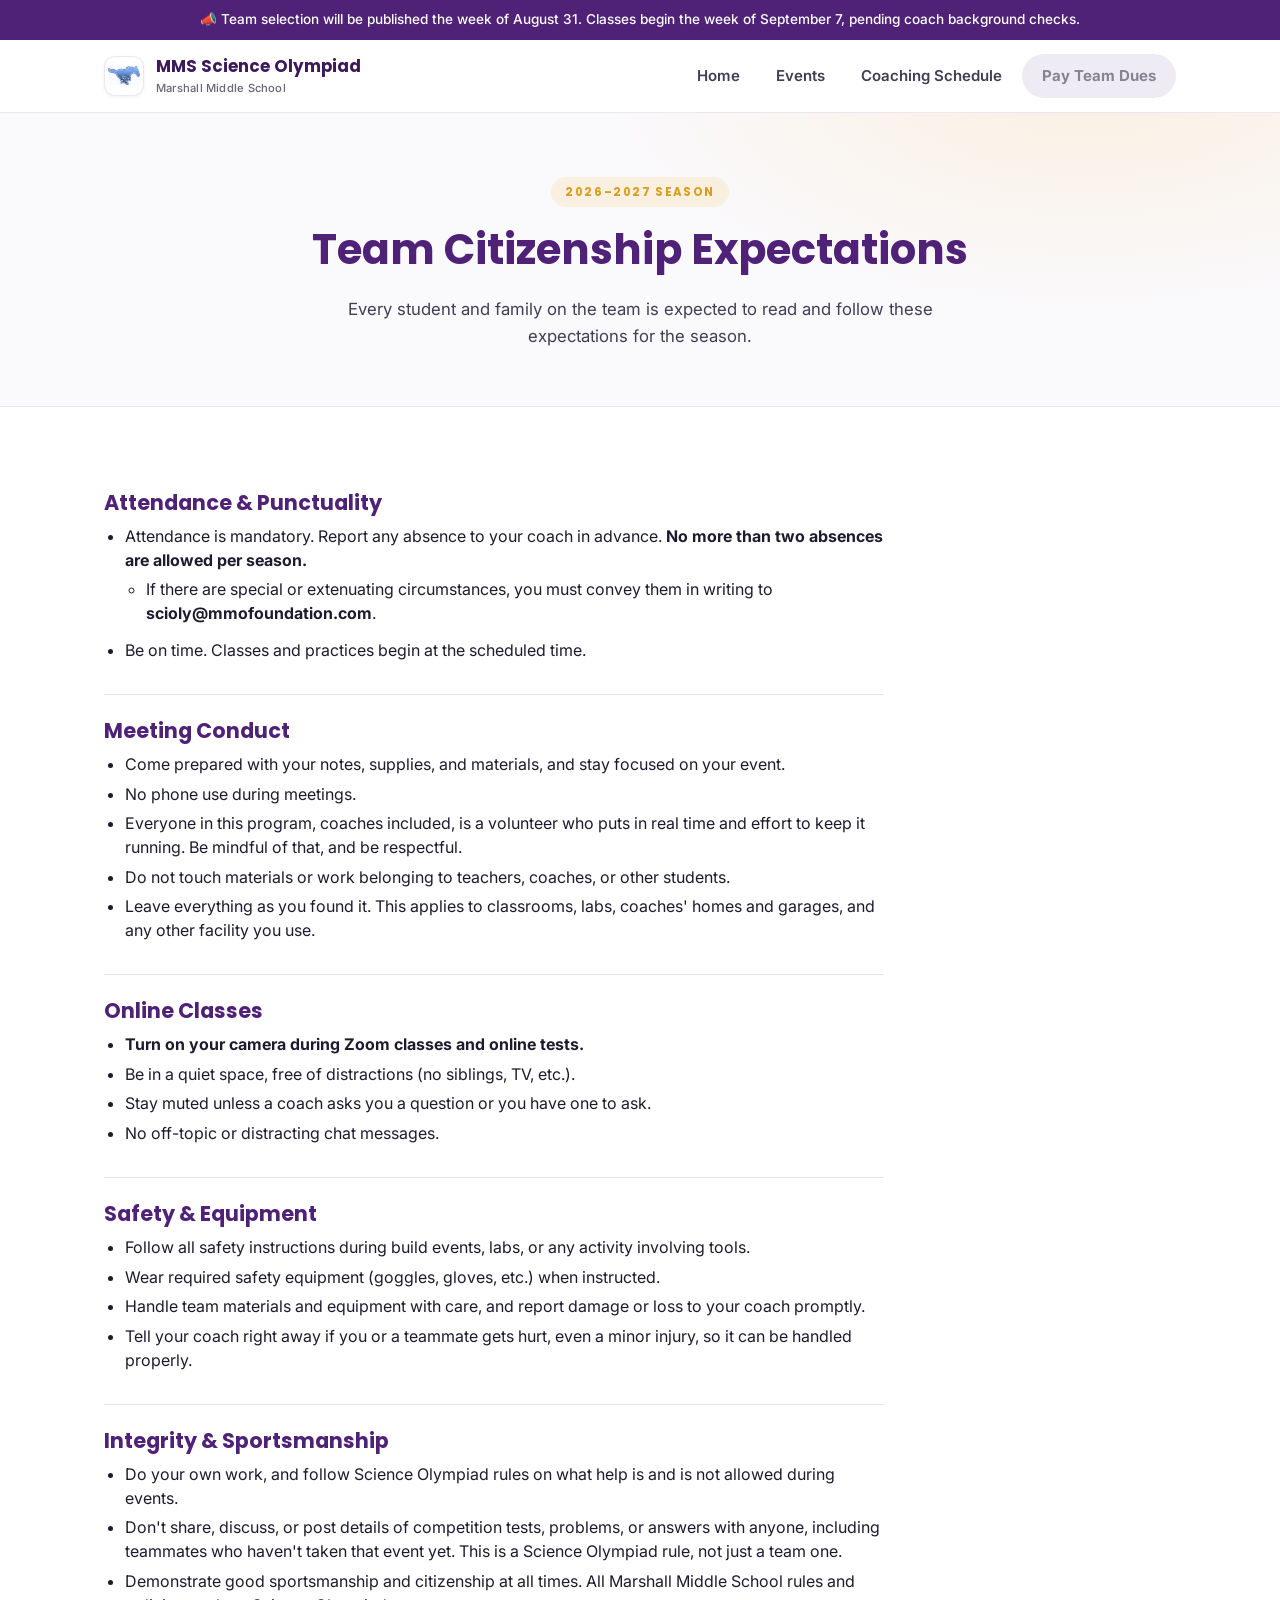
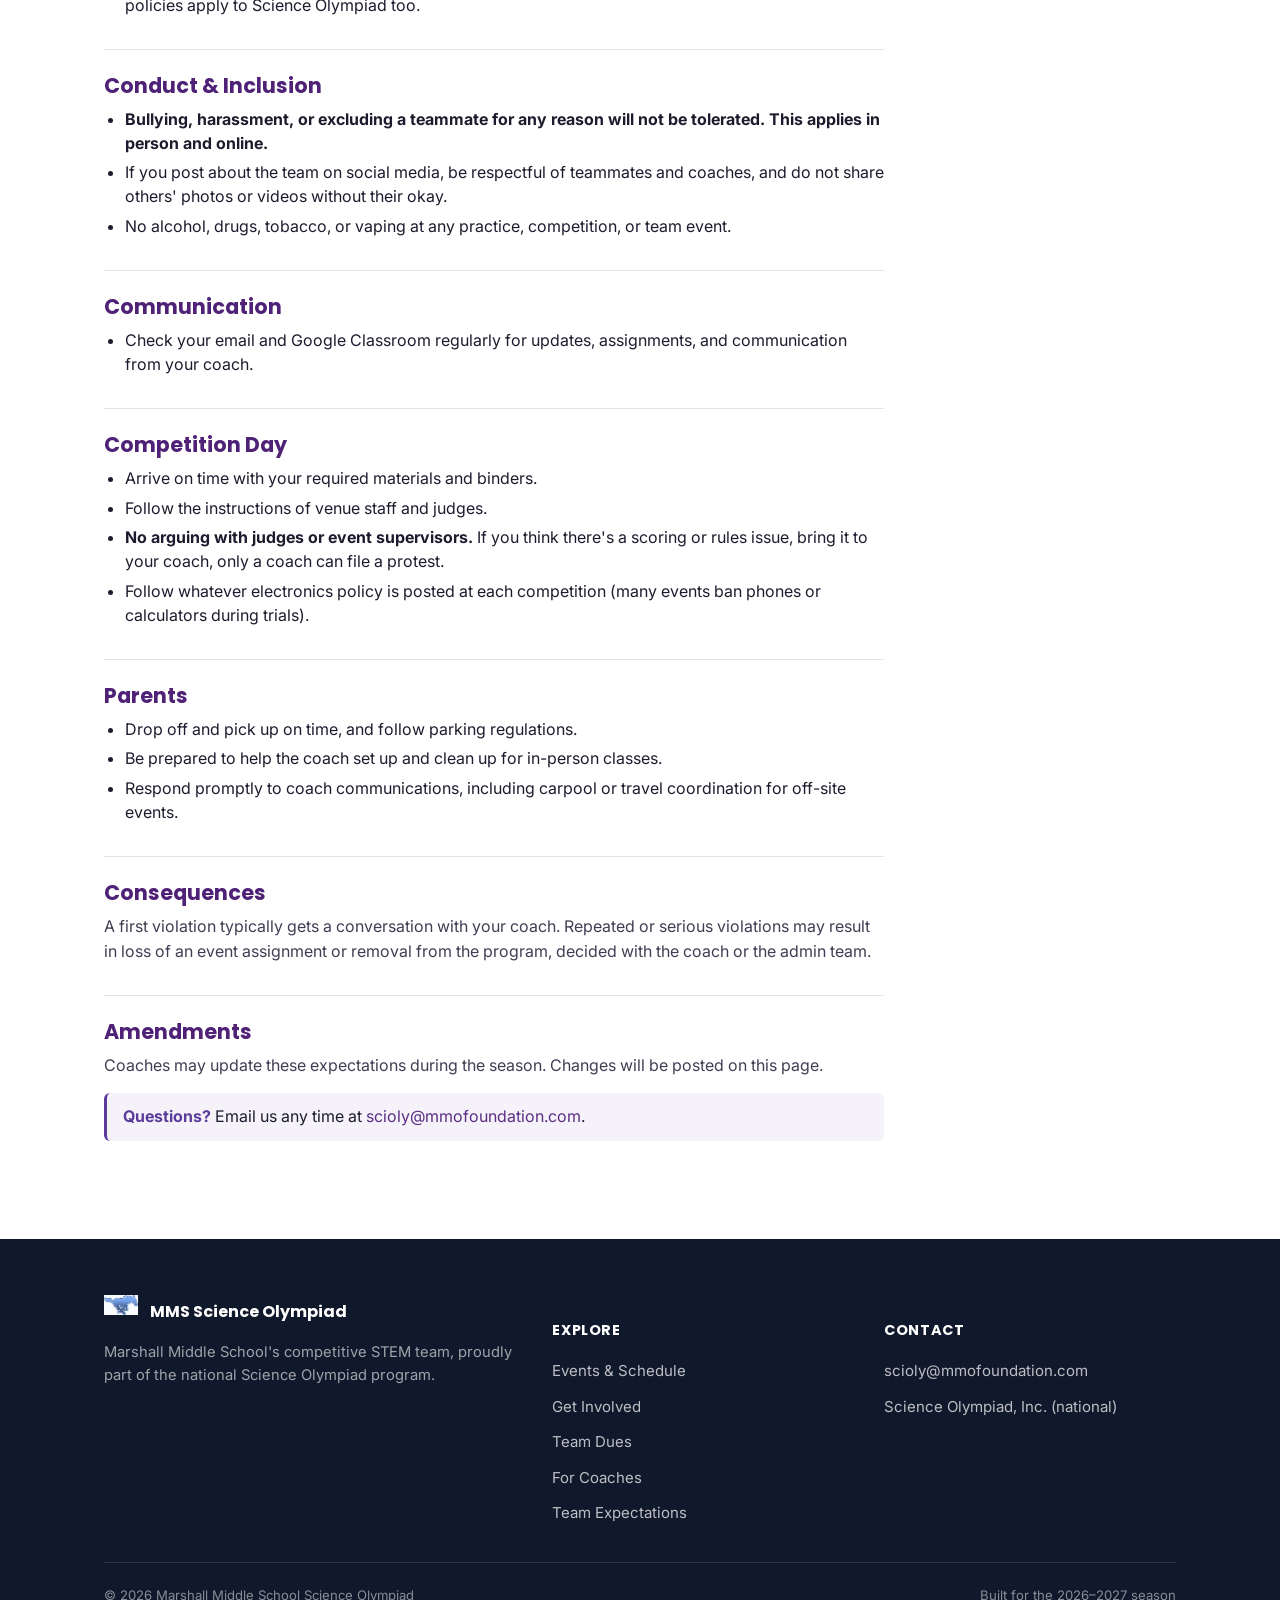
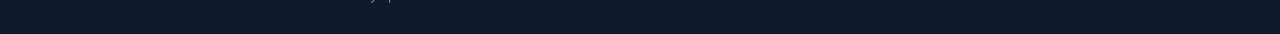
==== citizenship.html @ 0b9f3ae9 "Citizenship" ====
<!DOCTYPE html>
<html lang="en">
<head>
<meta charset="UTF-8" />
<meta name="viewport" content="width=device-width, initial-scale=1.0" />
<title>Team Citizenship Expectations — MMS Science Olympiad</title>
<meta name="description" content="Team Citizenship Expectations for Marshall Middle School Science Olympiad, 2026-2027 season." />
<link rel="icon" href="assets/favicon.png" type="image/png" />
<script>document.documentElement.className += " js";</script>
<link rel="stylesheet" href="assets/style.css" />
<style>
  /* Compact single-column layout, matching rules.html */
  .rules-wrap { max-width: 780px; }
  .rules-wrap h2 { font-size: 1.3rem; margin: 2rem 0 .5rem; padding-top: 1.5rem; border-top: 1px solid rgba(0,0,0,0.1); }
  .rules-wrap h2:first-child { margin-top: 0; padding-top: 0; border-top: none; }
  .rules-wrap h3 { font-size: 1.02rem; margin: 1.1rem 0 .3rem; }
  .rules-wrap p { margin: .5rem 0; line-height: 1.55; }
  .rules-wrap ul, .rules-wrap ol { margin: .5rem 0 .8rem; padding-left: 1.3rem; }
  .rules-wrap li { margin-bottom: .35rem; line-height: 1.5; }
  .rules-wrap li ul { margin-top: .35rem; }
  .callout { border-left: 3px solid #5B3A9B; background: rgba(91,58,155,0.06); padding: .7rem 1rem; border-radius: 6px; margin: .9rem 0; }
  .callout strong { color: #5B3A9B; }
  .rules-final { margin-top: 1.25rem; opacity: .85; }
</style>
</head>
<body>
<a class="skip-link" href="#main">Skip to content</a>

<div class="topbar">
<div class="container">
<span>📣 Team selection will be published the week of August 31. Classes begin the week of September 7, pending coach background checks.</span>
</div>
</div>

<header class="nav">
<div class="container">
<a class="brand" href="index.html">
<span class="mark">
<img src="assets/logo-mustang.png" alt="Marshall Mustangs logo" />
</span>
<span>MMS Science Olympiad<small>Marshall Middle School</small></span>
</a>
<nav aria-label="Primary">
<ul class="nav-links">
<li><a href="index.html">Home</a></li>
<li><a href="events.html">Events</a></li>
<li><a href="schedule.html">Coaching Schedule</a></li>
<li><a class="nav-cta is-disabled" aria-disabled="true">Pay Team Dues</a></li>
</ul>
</nav>
<button class="nav-toggle" aria-label="Toggle menu" aria-expanded="false">
<svg viewBox="0 0 24 24" fill="none" xmlns="http://www.w3.org/2000/svg"><path d="M3 6h18M3 12h18M3 18h18" stroke="currentColor" stroke-width="2" stroke-linecap="round"/></svg>
</button>
</div>
</header>

<main id="main">

<section class="page-hero">
<div class="container">
<div class="eyebrow">2026–2027 Season</div>
<h1>Team Citizenship Expectations</h1>
<p>Every student and family on the team is expected to read and follow these expectations for the season.</p>
</div>
</section>

<section class="reveal">
<div class="container">
<div class="rules-wrap">

<h2>Attendance &amp; Punctuality</h2>
<ul>
<li>Attendance is mandatory. Report any absence to your coach in advance. <strong>No more than two absences are allowed per season.</strong>
<ul>
<li>If there are special or extenuating circumstances, you must convey them in writing to <strong>scioly@mmofoundation.com</strong>.</li>
</ul>
</li>
<li>Be on time. Classes and practices begin at the scheduled time.</li>
</ul>

<h2>Meeting Conduct</h2>
<ul>
<li>Come prepared with your notes, supplies, and materials, and stay focused on your event.</li>
<li>No phone use during meetings.</li>
<li>Everyone in this program, coaches included, is a volunteer who puts in real time and effort to keep it running. Be mindful of that, and be respectful.</li>
<li>Do not touch materials or work belonging to teachers, coaches, or other students.</li>
<li>Leave everything as you found it. This applies to classrooms, labs, coaches' homes and garages, and any other facility you use.</li>
</ul>

<h2>Online Classes</h2>
<ul>
<li><strong>Turn on your camera during Zoom classes and online tests.</strong></li>
<li>Be in a quiet space, free of distractions (no siblings, TV, etc.).</li>
<li>Stay muted unless a coach asks you a question or you have one to ask.</li>
<li>No off-topic or distracting chat messages.</li>
</ul>

<h2>Safety &amp; Equipment</h2>
<ul>
<li>Follow all safety instructions during build events, labs, or any activity involving tools.</li>
<li>Wear required safety equipment (goggles, gloves, etc.) when instructed.</li>
<li>Handle team materials and equipment with care, and report damage or loss to your coach promptly.</li>
<li>Tell your coach right away if you or a teammate gets hurt, even a minor injury, so it can be handled properly.</li>
</ul>

<h2>Integrity &amp; Sportsmanship</h2>
<ul>
<li>Do your own work, and follow Science Olympiad rules on what help is and is not allowed during events.</li>
<li>Don't share, discuss, or post details of competition tests, problems, or answers with anyone, including teammates who haven't taken that event yet. This is a Science Olympiad rule, not just a team one.</li>
<li>Demonstrate good sportsmanship and citizenship at all times. All Marshall Middle School rules and policies apply to Science Olympiad too.</li>
</ul>

<h2>Conduct &amp; Inclusion</h2>
<ul>
<li><strong>Bullying, harassment, or excluding a teammate for any reason will not be tolerated. This applies in person and online.</strong></li>
<li>If you post about the team on social media, be respectful of teammates and coaches, and do not share others' photos or videos without their okay.</li>
<li>No alcohol, drugs, tobacco, or vaping at any practice, competition, or team event.</li>
</ul>

<h2>Communication</h2>
<ul>
<li>Check your email and Google Classroom regularly for updates, assignments, and communication from your coach.</li>
</ul>

<h2>Competition Day</h2>
<ul>
<li>Arrive on time with your required materials and binders.</li>
<li>Follow the instructions of venue staff and judges.</li>
<li><strong>No arguing with judges or event supervisors.</strong> If you think there's a scoring or rules issue, bring it to your coach, only a coach can file a protest.</li>
<li>Follow whatever electronics policy is posted at each competition (many events ban phones or calculators during trials).</li>
</ul>

<h2>Parents</h2>
<ul>
<li>Drop off and pick up on time, and follow parking regulations.</li>
<li>Be prepared to help the coach set up and clean up for in-person classes.</li>
<li>Respond promptly to coach communications, including carpool or travel coordination for off-site events.</li>
</ul>

<h2>Consequences</h2>
<p>A first violation typically gets a conversation with your coach. Repeated or serious violations may result in loss of an event assignment or removal from the program, decided with the coach or the admin team.</p>

<h2>Amendments</h2>
<p>Coaches may update these expectations during the season. Changes will be posted on this page.</p>

<div class="callout">
<strong>Questions?</strong> Email us any time at <a href="mailto:scioly@mmofoundation.com">scioly@mmofoundation.com</a>.
</div>

</div>
</div>
</section>

</main>

<footer>
<div class="container">
<div class="footer-grid">
<div>
<div class="footer-brand">
<span class="mark" style="width:34px;height:34px;">
<img src="assets/logo-mustang.png" alt="Marshall Mustangs logo" />
</span>
MMS Science Olympiad
</div>
<p>Marshall Middle School's competitive STEM team, proudly part of the national Science Olympiad program.</p>
</div>
<div>
<h5>Explore</h5>
<ul>
<li><a href="events.html">Events &amp; Schedule</a></li>
<li><a href="get-involved.html">Get Involved</a></li>
<li><a href="team-dues.html">Team Dues</a></li>
<li><a href="coaches.html">For Coaches</a></li>
<li><a href="citizenship.html">Team Expectations</a></li>
</ul>
</div>
<div>
<h5>Contact</h5>
<ul>
<li><a href="mailto:scioly@mmofoundation.com">scioly@mmofoundation.com</a></li>
<li><a href="https://www.soinc.org/" target="_blank" rel="noopener">Science Olympiad, Inc. (national)</a></li>
</ul>
</div>
</div>
<div class="footer-bottom">
<span>© <span id="year"></span> Marshall Middle School Science Olympiad</span>
<span>Built for the 2026–2027 season</span>
</div>
</div>
</footer>

<script src="assets/main.js"></script>
</body>
</html>
---- assets/style.css ----
/* ===========================================================
   MMS Science Olympiad — shared stylesheet
   =========================================================== */

@import url('https://fonts.googleapis.com/css2?family=Poppins:wght@600;700;800&family=Inter:wght@400;500;600;700&display=swap');

:root {
  --purple-900: #3d1a5b;
  --purple-800: #4f2277;
  --purple-700: #5b2c83;
  --purple-600: #6f3b9e;
  --purple-500: #8a52bd;
  --purple-100: #f1e9f8;
  --purple-50:  #faf7fc;

  --navy-900: #10182b;
  --navy-800: #16213e;
  --navy-700: #1b2a4a;

  --gold-500: #f0b93d;
  --gold-600: #d99e1f;

  --ink-900: #1f1b2e;
  --ink-700: #423d54;
  --ink-500: #6b6478;
  --ink-300: #a29cb0;

  --bg: #ffffff;
  --bg-soft: #faf9fc;
  --border: #ece6f2;

  --shadow-sm: 0 1px 3px rgba(61, 26, 91, 0.08);
  --shadow-md: 0 8px 24px rgba(61, 26, 91, 0.10);
  --shadow-lg: 0 20px 48px rgba(61, 26, 91, 0.16);

  --radius-sm: 10px;
  --radius-md: 16px;
  --radius-lg: 24px;

  --maxw: 1120px;
}

* { box-sizing: border-box; }
html { scroll-behavior: smooth; }

body {
  margin: 0;
  font-family: 'Inter', system-ui, -apple-system, sans-serif;
  color: var(--ink-900);
  background: var(--bg);
  -webkit-font-smoothing: antialiased;
  line-height: 1.6;
}

h1, h2, h3, h4 {
  font-family: 'Poppins', 'Inter', sans-serif;
  color: var(--purple-800);
  line-height: 1.2;
  margin: 0 0 0.5em;
}

p { margin: 0 0 1em; color: var(--ink-700); }

a { color: var(--purple-700); text-decoration: none; }
a:hover { color: var(--purple-900); }

img { max-width: 100%; display: block; }

.container {
  max-width: var(--maxw);
  margin: 0 auto;
  padding: 0 24px;
}

.eyebrow {
  display: inline-flex;
  align-items: center;
  gap: 8px;
  font-family: 'Poppins', sans-serif;
  font-weight: 700;
  font-size: 0.72rem;
  letter-spacing: 0.14em;
  text-transform: uppercase;
  color: var(--gold-600);
  background: rgba(240, 185, 61, 0.14);
  padding: 6px 14px;
  border-radius: 999px;
  margin-bottom: 18px;
}

/* ---------------- Skip link ---------------- */
.skip-link {
  position: absolute;
  left: -9999px;
  top: 0;
  background: var(--purple-800);
  color: #fff;
  padding: 12px 20px;
  z-index: 1000;
  border-radius: 0 0 8px 0;
}
.skip-link:focus { left: 0; }

/* ---------------- Top bar ---------------- */
.topbar {
  background: var(--purple-800);
  color: #fff;
  font-size: 0.85rem;
  font-weight: 500;
}
.topbar .container {
  display: flex;
  align-items: center;
  justify-content: center;
  gap: 8px;
  padding: 9px 24px;
  text-align: center;
  flex-wrap: wrap;
}
.topbar a { color: var(--gold-500); font-weight: 700; }
.topbar a:hover { color: #fff; }

/* ---------------- Navigation ---------------- */
.nav {
  position: sticky;
  top: 0;
  z-index: 100;
  background: rgba(255, 255, 255, 0.92);
  backdrop-filter: saturate(180%) blur(10px);
  border-bottom: 1px solid var(--border);
}
.nav .container {
  display: flex;
  align-items: center;
  justify-content: space-between;
  height: 72px;
}
.brand {
  display: flex;
  align-items: center;
  gap: 12px;
  font-family: 'Poppins', sans-serif;
  font-weight: 700;
  font-size: 1.05rem;
  color: var(--purple-900);
}
.brand .mark {
  width: 40px;
  height: 40px;
  border-radius: 11px;
  background: #ffffff;
  border: 1px solid var(--border);
  box-shadow: var(--shadow-sm);
  display: flex;
  align-items: center;
  justify-content: center;
  color: var(--gold-500);
  flex-shrink: 0;
  overflow: hidden;
  padding: 3px;
}
.brand .mark svg { width: 22px; height: 22px; }
.brand .mark img { width: 100%; height: 100%; object-fit: contain; display: block; }
.brand small {
  display: block;
  font-family: 'Inter', sans-serif;
  font-weight: 500;
  font-size: 0.7rem;
  color: var(--ink-500);
  letter-spacing: 0.02em;
}

.nav-links {
  display: flex;
  align-items: center;
  gap: 4px;
  list-style: none;
  margin: 0;
  padding: 0;
}
.nav-links a {
  display: inline-block;
  padding: 10px 16px;
  border-radius: 999px;
  color: var(--ink-700);
  font-weight: 600;
  font-size: 0.94rem;
  transition: background 0.18s ease, color 0.18s ease;
}
.nav-links a:hover { background: var(--purple-100); color: var(--purple-800); }
.nav-links a.active { background: var(--purple-800); color: #fff; }

.nav-cta {
  background: var(--gold-500);
  color: var(--navy-900) !important;
  font-weight: 700 !important;
  padding: 10px 20px !important;
  box-shadow: var(--shadow-sm);
}
.nav-cta:hover { background: var(--gold-600); }
.nav-cta.is-disabled,
.nav-cta.is-disabled:hover {
  background: var(--border) !important;
  color: var(--ink-500) !important;
  box-shadow: none;
  opacity: .8;
  cursor: not-allowed;
  pointer-events: none;
}

.nav-toggle {
  display: none;
  background: none;
  border: none;
  cursor: pointer;
  padding: 8px;
  color: var(--purple-800);
}
.nav-toggle svg { width: 26px; height: 26px; }

/* ---------------- Buttons ---------------- */
.btn {
  display: inline-flex;
  align-items: center;
  justify-content: center;
  gap: 8px;
  font-family: 'Poppins', sans-serif;
  font-weight: 600;
  font-size: 0.96rem;
  padding: 14px 28px;
  border-radius: 999px;
  border: none;
  cursor: pointer;
  transition: transform 0.18s ease, box-shadow 0.18s ease, background 0.18s ease;
  white-space: nowrap;
}
.btn-primary {
  background: linear-gradient(135deg, var(--purple-600), var(--purple-800));
  color: #fff;
  box-shadow: var(--shadow-md);
}
.btn-primary:hover { transform: translateY(-2px); box-shadow: var(--shadow-lg); color: #fff; }
.btn-gold {
  background: var(--gold-500);
  color: var(--navy-900);
  box-shadow: var(--shadow-md);
}
.btn-gold:hover { transform: translateY(-2px); background: var(--gold-600); box-shadow: var(--shadow-lg); }
.btn-ghost {
  background: #fff;
  color: var(--purple-800);
  border: 1.5px solid var(--purple-200, var(--border));
  box-shadow: var(--shadow-sm);
}
.btn-ghost:hover { border-color: var(--purple-600); color: var(--purple-900); transform: translateY(-2px); }
.btn-block { width: 100%; }
.btn[disabled], .btn.is-disabled {
  opacity: 0.55;
  cursor: not-allowed;
  pointer-events: none;
}

/* ---------------- Hero ---------------- */
.hero {
  position: relative;
  overflow: hidden;
  background:
    radial-gradient(1100px 480px at 15% -10%, rgba(240, 185, 61, 0.16), transparent 60%),
    radial-gradient(900px 500px at 90% 0%, rgba(111, 59, 158, 0.18), transparent 55%),
    var(--bg-soft);
  padding: 96px 0 84px;
  text-align: center;
  border-bottom: 1px solid var(--border);
}
.hero h1 {
  font-size: clamp(2.2rem, 5vw, 3.6rem);
  font-weight: 800;
  max-width: 820px;
  margin: 0 auto 20px;
}
.hero h1 .accent { color: var(--gold-600); }
.hero p.lead {
  max-width: 600px;
  margin: 0 auto 34px;
  font-size: 1.15rem;
  color: var(--ink-700);
}
.hero-actions {
  display: flex;
  gap: 14px;
  justify-content: center;
  flex-wrap: wrap;
}
.hero-mail {
  margin-top: 34px;
  font-size: 0.92rem;
  color: var(--ink-500);
}
.hero-mail a { font-weight: 700; }

.page-hero {
  background:
    radial-gradient(900px 420px at 85% -10%, rgba(240, 185, 61, 0.14), transparent 55%),
    var(--bg-soft);
  padding: 64px 0 56px;
  text-align: center;
  border-bottom: 1px solid var(--border);
}
.page-hero h1 { font-size: clamp(1.9rem, 4vw, 2.6rem); }
.page-hero p { max-width: 620px; margin: 0 auto; font-size: 1.05rem; }

/* ---------------- Sections ---------------- */
section { padding: 84px 0; }
section.tight { padding: 56px 0; }
.section-head {
  text-align: center;
  max-width: 640px;
  margin: 0 auto 48px;
}
.section-head h2 { font-size: clamp(1.6rem, 3.4vw, 2.2rem); }
.bg-soft { background: var(--bg-soft); }

/* ---------------- Card grid (quick links) ---------------- */
.card-grid {
  display: grid;
  grid-template-columns: repeat(auto-fit, minmax(260px, 1fr));
  gap: 24px;
}
.card {
  background: #fff;
  border: 1px solid var(--border);
  border-radius: var(--radius-md);
  padding: 32px;
  box-shadow: var(--shadow-sm);
  transition: transform 0.22s ease, box-shadow 0.22s ease, border-color 0.22s ease;
  display: flex;
  flex-direction: column;
  height: 100%;
}
.card:hover { transform: translateY(-6px); box-shadow: var(--shadow-lg); border-color: var(--purple-500); }
.card .icon {
  width: 52px;
  height: 52px;
  border-radius: 14px;
  display: flex;
  align-items: center;
  justify-content: center;
  margin-bottom: 18px;
  color: #fff;
}
.card .icon svg { width: 26px; height: 26px; }
.card h3 { font-size: 1.15rem; margin-bottom: 8px; }
.card p { flex: 1; font-size: 0.95rem; }
.card .btn { margin-top: 18px; align-self: flex-start; }

.icon-purple { background: linear-gradient(135deg, var(--purple-600), var(--purple-900)); }
.icon-gold   { background: linear-gradient(135deg, #f7cd6c, var(--gold-600)); }
.icon-navy   { background: linear-gradient(135deg, #2c3e6b, var(--navy-900)); }

/* ---------------- Announcements ---------------- */
.announce-list { display: flex; flex-direction: column; gap: 18px; max-width: 760px; margin: 0 auto; }
.announce-item {
  background: #fff;
  border: 1px solid var(--border);
  border-left: 5px solid var(--gold-500);
  border-radius: var(--radius-sm);
  padding: 22px 26px;
  box-shadow: var(--shadow-sm);
  display: flex;
  gap: 16px;
  align-items: flex-start;
}
.announce-item .dot {
  width: 38px;
  height: 38px;
  border-radius: 10px;
  background: var(--purple-100);
  color: var(--purple-800);
  display: flex;
  align-items: center;
  justify-content: center;
  flex-shrink: 0;
}
.announce-item .dot svg { width: 20px; height: 20px; }
.announce-item h4 { margin: 0 0 6px; font-size: 1.02rem; color: var(--ink-900); }
.announce-item p { margin: 0; font-size: 0.94rem; }
.announce-item .tbd { color: var(--purple-700); font-weight: 600; }

/* ---------------- Event guide (navy panel) ---------------- */
.event-panel {
  background: linear-gradient(160deg, var(--navy-800), var(--navy-900));
  border-radius: var(--radius-lg);
  padding: 56px 40px 44px;
  color: #fff;
  text-align: center;
  position: relative;
  overflow: hidden;
}
.event-panel::before {
  content: "";
  position: absolute;
  inset: 0;
  background: radial-gradient(600px 300px at 90% 0%, rgba(139, 82, 189, 0.35), transparent 60%);
  pointer-events: none;
}
.event-panel .eyebrow { background: rgba(240, 185, 61, 0.18); }
.event-panel h2 { color: #fff; font-size: clamp(1.5rem, 3.2vw, 2.1rem); }
.event-panel > p { color: rgba(255,255,255,0.72); max-width: 560px; margin: 0 auto 12px; }

.legend { display: flex; gap: 20px; justify-content: center; margin: 22px 0 36px; flex-wrap: wrap; font-size: 0.86rem; color: rgba(255,255,255,0.85); }
.legend span { display: inline-flex; align-items: center; gap: 7px; }
.legend i { width: 10px; height: 10px; border-radius: 50%; display: inline-block; }

.event-columns {
  position: relative;
  background: #fff;
  border-radius: var(--radius-lg);
  padding: 36px 28px 28px;
  display: grid;
  grid-template-columns: repeat(3, 1fr);
  gap: 22px;
  text-align: left;
  box-shadow: var(--shadow-lg);
}
.event-col { border-radius: var(--radius-md); padding: 22px; }
.event-col.build  { background: #fdf3df; }
.event-col.study  { background: #e9eefb; }
.event-col.hybrid { background: #f1e9f8; }
.event-col .icon { width: 44px; height: 44px; border-radius: 12px; display: flex; align-items: center; justify-content: center; margin-bottom: 14px; color: #fff; }
.event-col.build .icon  { background: linear-gradient(135deg, #f7cd6c, var(--gold-600)); }
.event-col.study .icon  { background: linear-gradient(135deg, #6d8cf7, #33469e); }
.event-col.hybrid .icon { background: linear-gradient(135deg, var(--purple-500), var(--purple-800)); }
.event-col h3 { font-size: 1.08rem; margin-bottom: 6px; color: var(--ink-900); }
.event-col > p { font-size: 0.86rem; margin-bottom: 16px; }
.event-col ul { list-style: none; margin: 0; padding: 0; display: flex; flex-direction: column; gap: 9px; }
.event-col li {
  background: #fff;
  border-left: 3px solid;
  border-radius: 8px;
  padding: 10px 13px;
  font-size: 0.9rem;
  font-weight: 600;
  color: var(--ink-900);
  box-shadow: 0 1px 2px rgba(0,0,0,0.04);
}
.event-col.build li  { border-left-color: var(--gold-600); }
.event-col.study li  { border-left-color: #33469e; }
.event-col.hybrid li { border-left-color: var(--purple-700); }
.event-note { font-size: 0.8rem; color: rgba(255,255,255,0.6); margin-top: 30px; max-width: 640px; margin-left: auto; margin-right: auto; }

/* ---------------- Forms / embeds ---------------- */
.form-shell {
  max-width: 760px;
  margin: 0 auto;
  background: #fff;
  border: 1px solid var(--border);
  border-radius: var(--radius-lg);
  box-shadow: var(--shadow-md);
  overflow: hidden;
}
.form-shell .form-head {
  background: linear-gradient(135deg, var(--purple-700), var(--purple-900));
  color: #fff;
  padding: 26px 30px;
}
.form-shell .form-head h3 { color: #fff; margin-bottom: 4px; font-size: 1.2rem; }
.form-shell .form-head p { color: rgba(255,255,255,0.78); margin: 0; font-size: 0.92rem; }
.form-shell iframe {
  width: 100%;
  border: none;
  display: block;
  min-height: 900px;
}
.form-fallback {
  padding: 18px 30px;
  font-size: 0.86rem;
  color: var(--ink-500);
  border-top: 1px solid var(--border);
  text-align: center;
}

.tabs {
  display: flex;
  gap: 8px;
  justify-content: center;
  flex-wrap: wrap;
  margin-bottom: 40px;
}
.tab-btn {
  font-family: 'Poppins', sans-serif;
  font-weight: 600;
  font-size: 0.92rem;
  background: #fff;
  border: 1.5px solid var(--border);
  color: var(--ink-700);
  padding: 11px 20px;
  border-radius: 999px;
  cursor: pointer;
  transition: all 0.18s ease;
}
.tab-btn:hover { border-color: var(--purple-500); color: var(--purple-800); }
.tab-btn.active { background: var(--purple-800); border-color: var(--purple-800); color: #fff; }
.tab-panel { display: none; }
.tab-panel.active { display: block; animation: fadeUp 0.4s ease; }

/* ---------------- Coming soon ---------------- */
.coming-soon {
  max-width: 560px;
  margin: 0 auto;
  text-align: center;
  background: var(--purple-100);
  border-radius: var(--radius-lg);
  padding: 48px 36px;
}
.coming-soon .icon-circle {
  width: 64px; height: 64px;
  border-radius: 50%;
  background: linear-gradient(135deg, var(--purple-600), var(--purple-900));
  color: #fff;
  display: flex; align-items: center; justify-content: center;
  margin: 0 auto 20px;
}
.coming-soon .icon-circle svg { width: 30px; height: 30px; }
.coming-soon h3 { margin-bottom: 10px; }

/* ---------------- Team dues ---------------- */
.dues-card {
  max-width: 480px;
  margin: 0 auto;
  background: #fff;
  border: 1px solid var(--border);
  border-radius: var(--radius-lg);
  padding: 40px 36px;
  box-shadow: var(--shadow-md);
  text-align: center;
  border-top: 5px solid var(--gold-500);
}
.dues-card .field { text-align: left; margin-bottom: 18px; }
.dues-card label { display: block; font-weight: 700; font-size: 0.88rem; margin-bottom: 6px; color: var(--ink-900); }
.dues-card select, .dues-card input[type="text"] {
  width: 100%;
  padding: 12px 14px;
  border: 1.5px solid var(--border);
  border-radius: 10px;
  font-size: 0.98rem;
  font-family: 'Inter', sans-serif;
  color: var(--ink-900);
  background: #fff;
}
.dues-card select:focus, .dues-card input:focus { outline: none; border-color: var(--purple-600); }
.dues-card .paypal-submit { margin-top: 22px; }
.dues-card .paypal-submit img { margin: 0 auto; }
.dues-note { font-size: 0.82rem; color: var(--ink-500); margin-top: 20px; }
.trust-row { display: flex; gap: 14px; justify-content: center; margin-top: 18px; opacity: 0.8; flex-wrap: wrap; }

/* ---------------- Footer ---------------- */
footer {
  background: var(--navy-900);
  color: rgba(255,255,255,0.72);
  padding: 56px 0 28px;
}
.footer-grid {
  display: grid;
  grid-template-columns: 1.4fr 1fr 1fr;
  gap: 40px;
  margin-bottom: 36px;
}
.footer-brand { display: flex; align-items: center; gap: 12px; color: #fff; font-family: 'Poppins', sans-serif; font-weight: 700; margin-bottom: 12px; }
footer h5 { color: #fff; font-family: 'Poppins', sans-serif; font-size: 0.9rem; letter-spacing: 0.04em; text-transform: uppercase; margin-bottom: 16px; }
footer ul { list-style: none; margin: 0; padding: 0; display: flex; flex-direction: column; gap: 10px; }
footer a { color: rgba(255,255,255,0.72); font-size: 0.94rem; }
footer a:hover { color: var(--gold-500); }
footer p { color: rgba(255,255,255,0.6); font-size: 0.92rem; }
.footer-bottom {
  border-top: 1px solid rgba(255,255,255,0.12);
  padding-top: 22px;
  display: flex;
  justify-content: space-between;
  flex-wrap: wrap;
  gap: 10px;
  font-size: 0.82rem;
  color: rgba(255,255,255,0.5);
}

/* ---------------- Reveal-on-scroll animation ----------------
   Content is visible by default (progressive enhancement). Only
   once the "js" class lands on <html> (see inline script in
   <head>) do .reveal sections start hidden and fade in via the
   IntersectionObserver in main.js. If JS fails or is disabled,
   everything just stays visible. */
.reveal { transition: opacity 0.6s ease, transform 0.6s ease; }
html.js .reveal { opacity: 0; transform: translateY(18px); }
.reveal.in { opacity: 1 !important; transform: translateY(0) !important; }
@keyframes fadeUp { from { opacity: 0; transform: translateY(10px); } to { opacity: 1; transform: translateY(0); } }

/* ---------------- Responsive ---------------- */
@media (max-width: 900px) {
  .footer-grid { grid-template-columns: 1fr 1fr; }
  .event-columns { grid-template-columns: 1fr; }
}

@media (max-width: 760px) {
  .nav-links {
    position: fixed;
    inset: 72px 16px auto 16px;
    background: #fff;
    border: 1px solid var(--border);
    border-radius: var(--radius-md);
    box-shadow: var(--shadow-lg);
    flex-direction: column;
    align-items: stretch;
    padding: 10px;
    display: none;
    gap: 2px;
  }
  .nav-links.open { display: flex; }
  .nav-links a { width: 100%; }
  .nav-toggle { display: inline-flex; }
  .hero { padding: 64px 0 56px; }
  .footer-grid { grid-template-columns: 1fr; gap: 28px; }
  section { padding: 60px 0; }
}
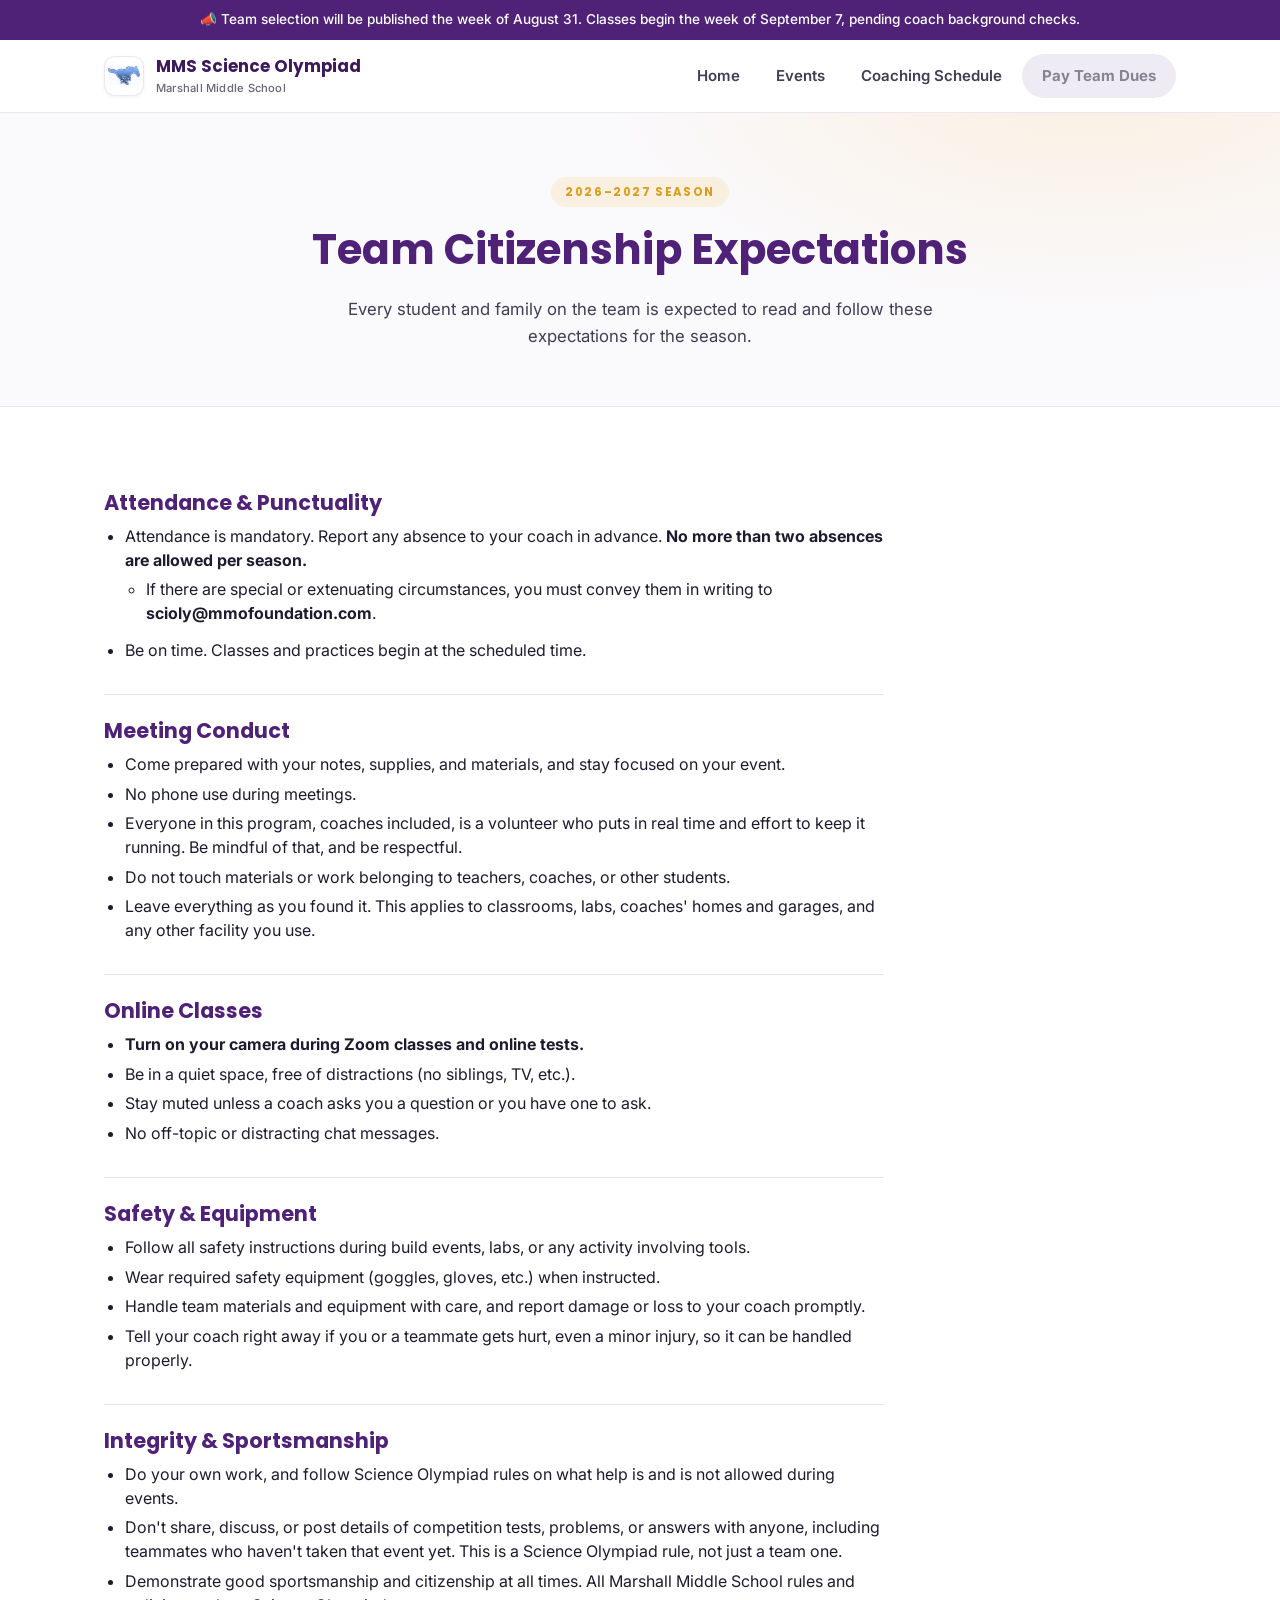
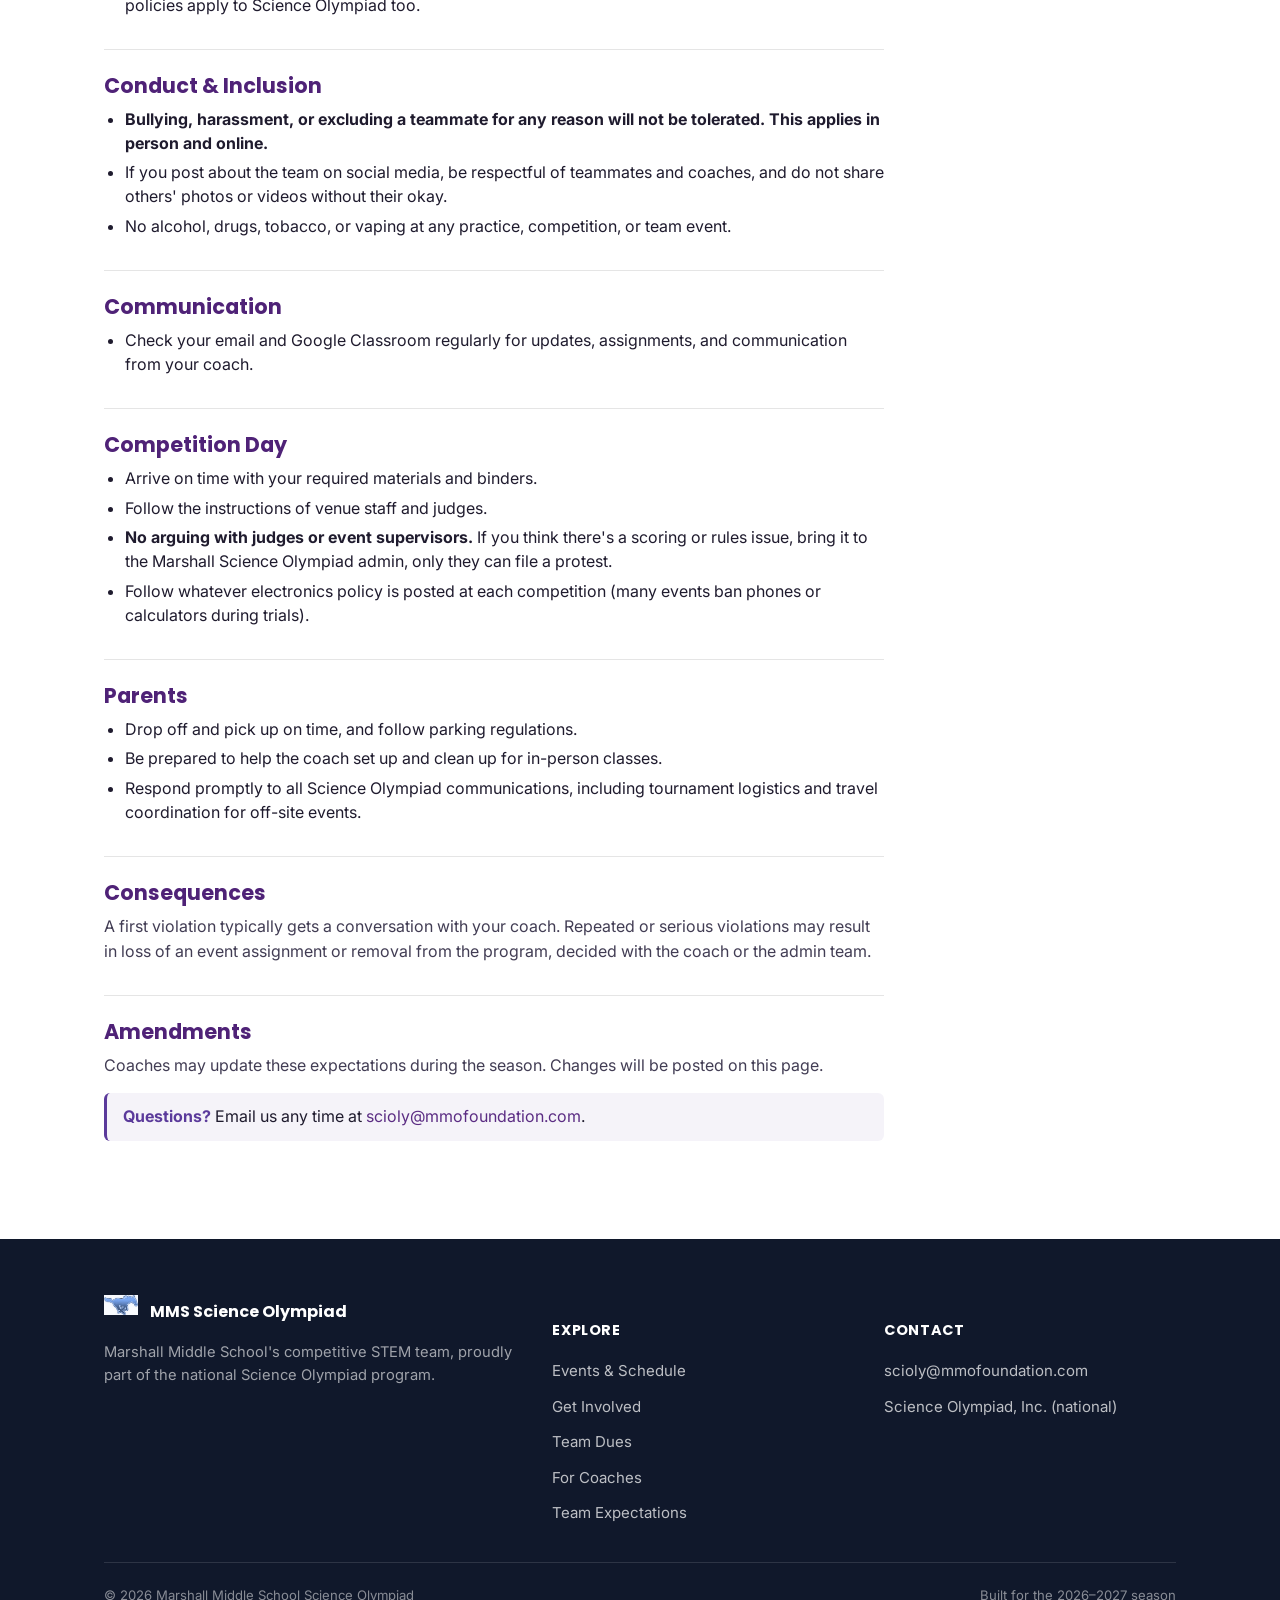
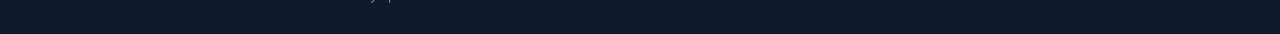
==== commit 9b6efbe5: "Update citizenship.html" ====
--- a/citizenship.html
+++ b/citizenship.html
@@ -126,7 +126,7 @@
 <ul>
 <li>Arrive on time with your required materials and binders.</li>
 <li>Follow the instructions of venue staff and judges.</li>
-<li><strong>No arguing with judges or event supervisors.</strong> If you think there's a scoring or rules issue, bring it to your coach, only a coach can file a protest.</li>
+<li><strong>No arguing with judges or event supervisors.</strong> If you think there's a scoring or rules issue, bring it to the Marshall Science Olympiad admin, only they can file a protest.</li>
 <li>Follow whatever electronics policy is posted at each competition (many events ban phones or calculators during trials).</li>
 </ul>
 
@@ -134,7 +134,7 @@
 <ul>
 <li>Drop off and pick up on time, and follow parking regulations.</li>
 <li>Be prepared to help the coach set up and clean up for in-person classes.</li>
-<li>Respond promptly to coach communications, including carpool or travel coordination for off-site events.</li>
+<li>Respond promptly to all Science Olympiad communications, including tournament logistics and travel coordination for off-site events.</li>
 </ul>
 
 <h2>Consequences</h2>
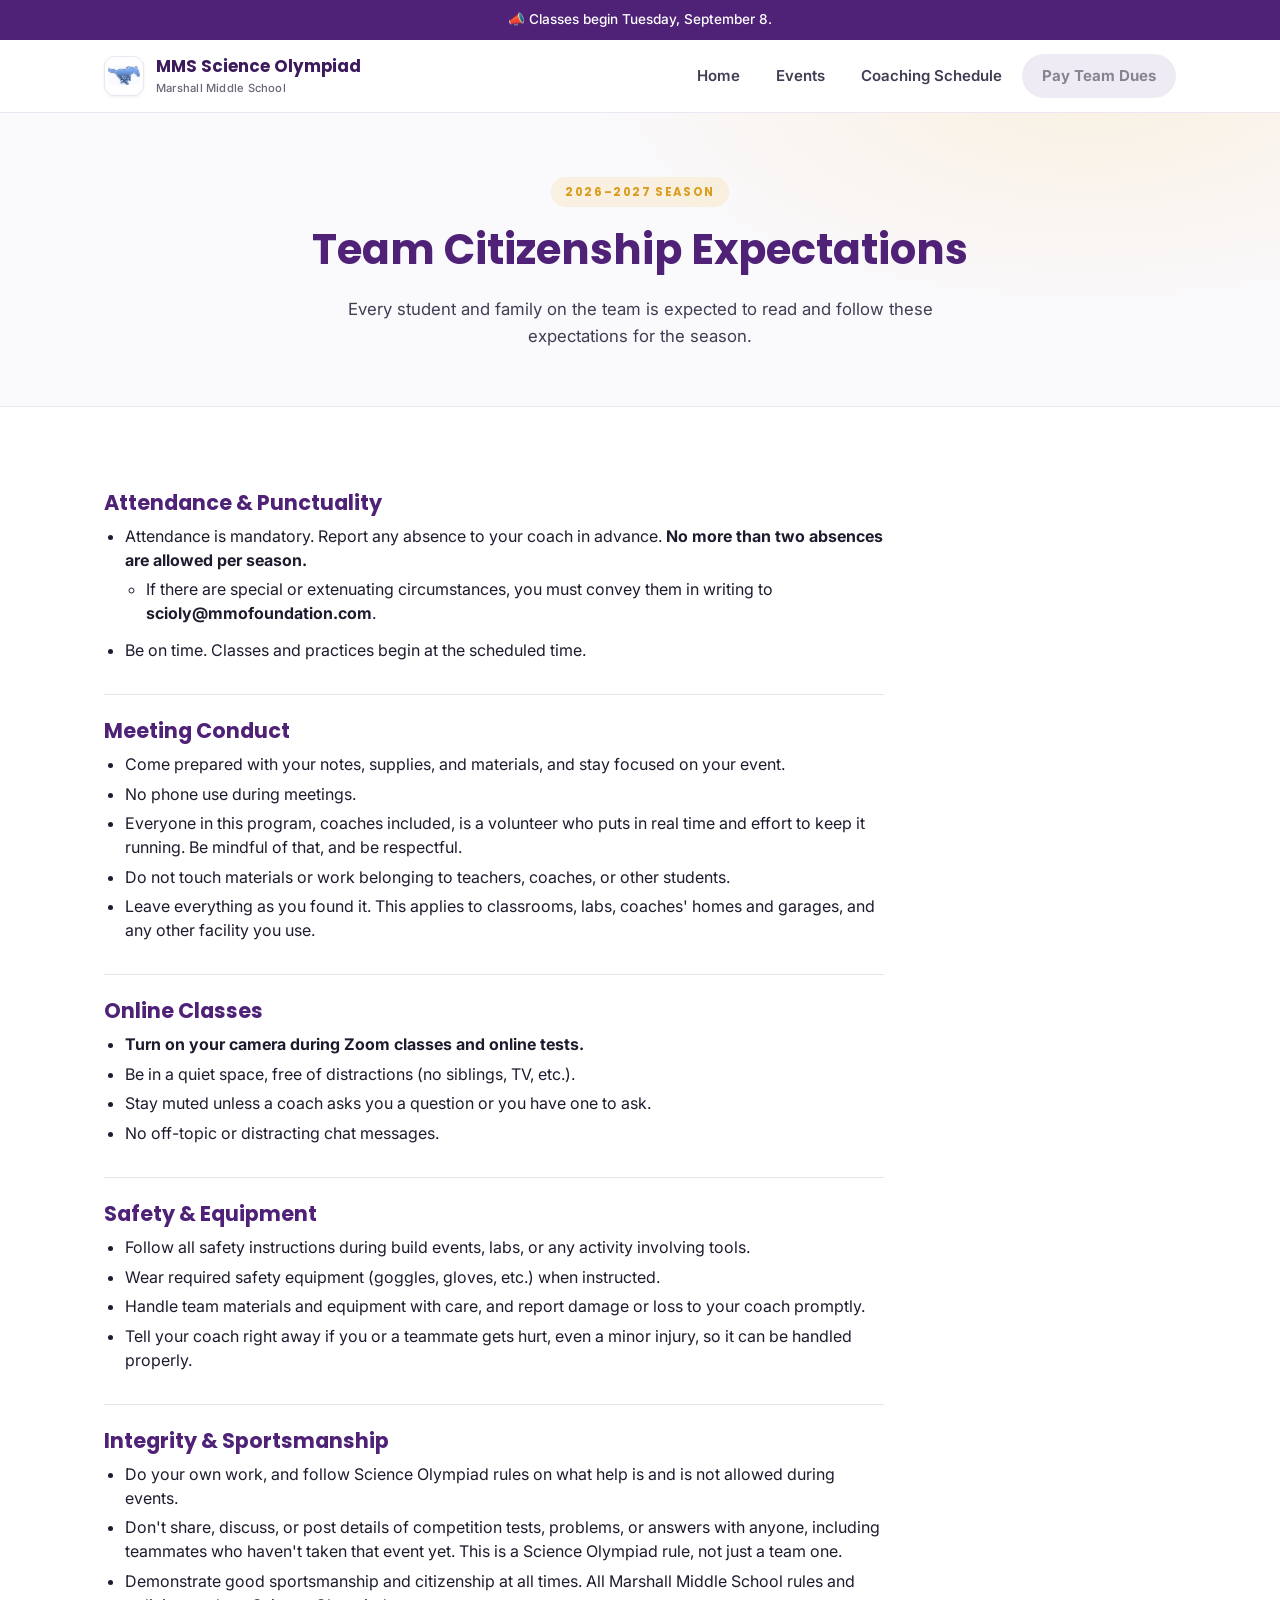
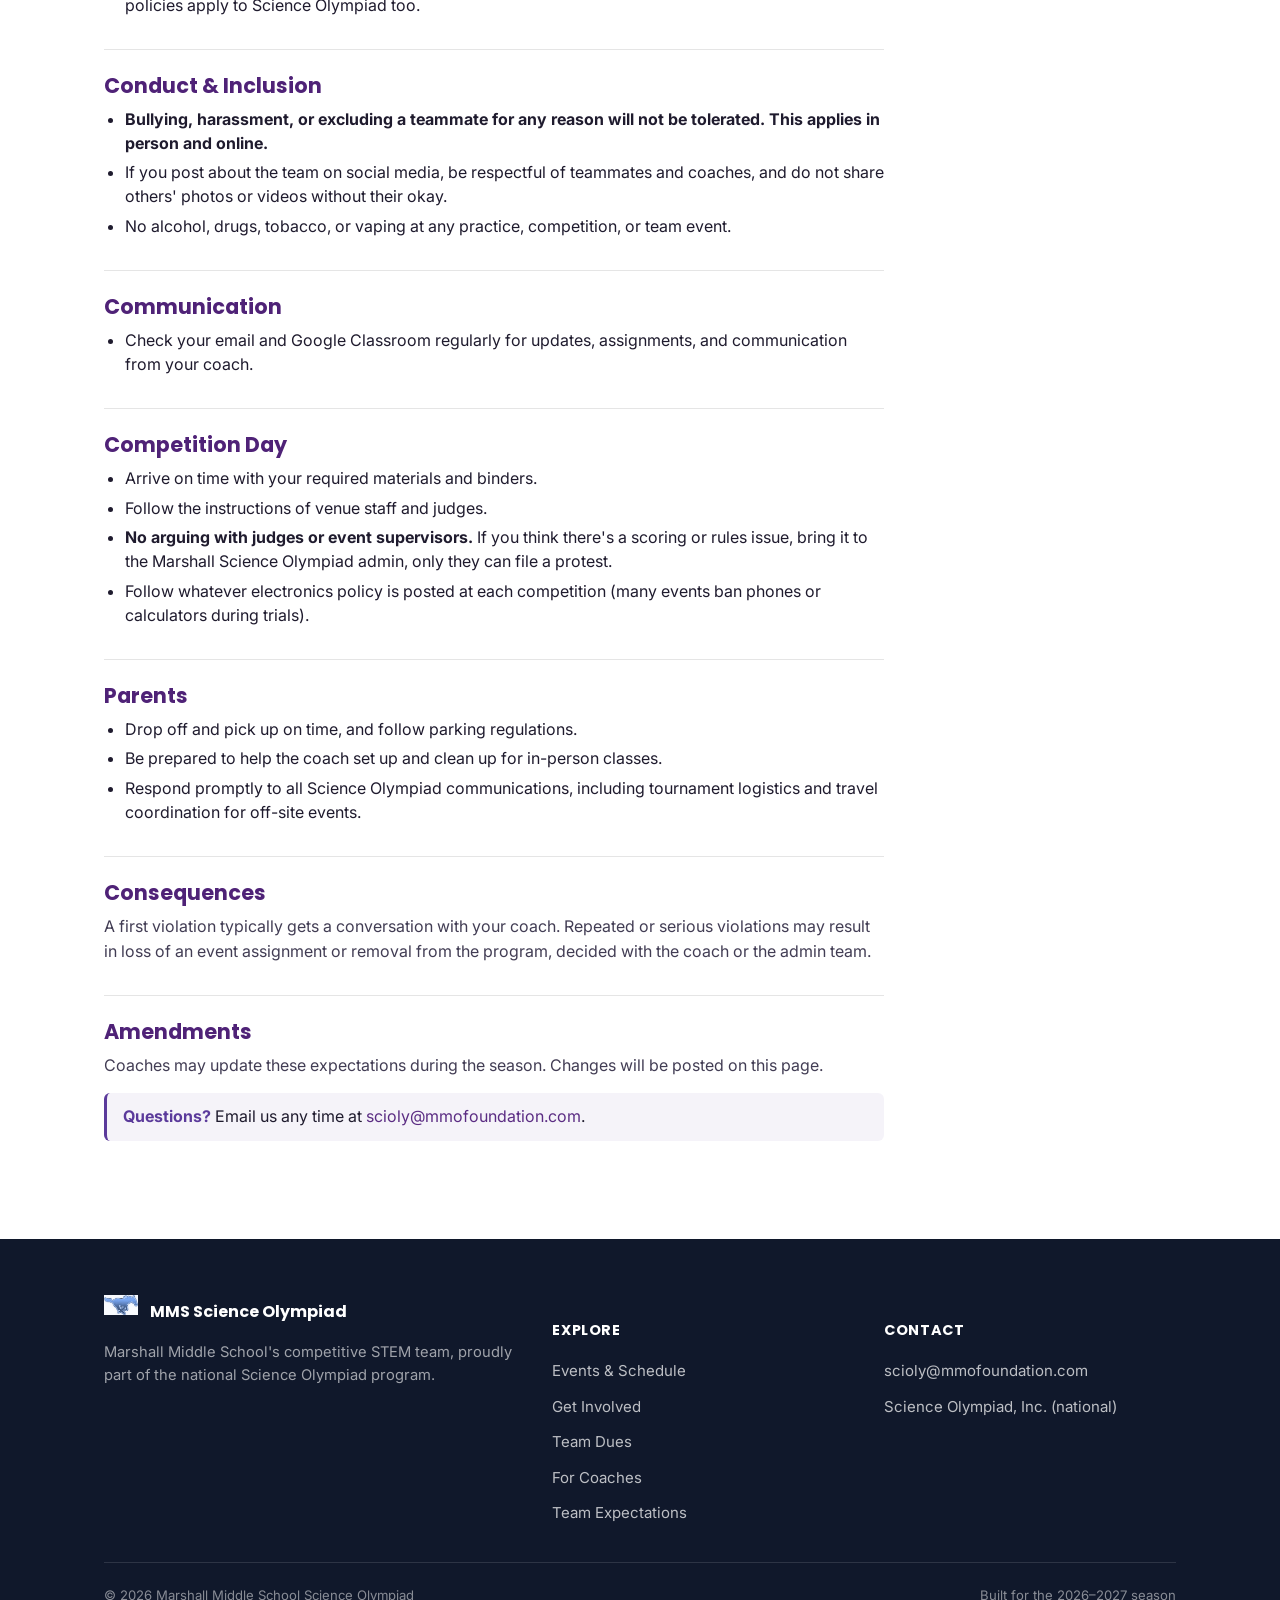
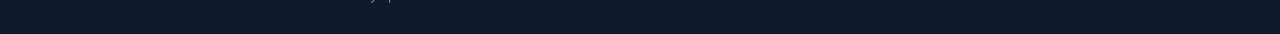
==== commit f9e53ad3: "Update announcement banner: classes begin Tuesday, September 8" ====
--- a/citizenship.html
+++ b/citizenship.html
@@ -1,195 +1,195 @@
-<!DOCTYPE html>
-<html lang="en">
-<head>
-<meta charset="UTF-8" />
-<meta name="viewport" content="width=device-width, initial-scale=1.0" />
-<title>Team Citizenship Expectations — MMS Science Olympiad</title>
-<meta name="description" content="Team Citizenship Expectations for Marshall Middle School Science Olympiad, 2026-2027 season." />
-<link rel="icon" href="assets/favicon.png" type="image/png" />
-<script>document.documentElement.className += " js";</script>
-<link rel="stylesheet" href="assets/style.css" />
-<style>
-  /* Compact single-column layout, matching rules.html */
-  .rules-wrap { max-width: 780px; }
-  .rules-wrap h2 { font-size: 1.3rem; margin: 2rem 0 .5rem; padding-top: 1.5rem; border-top: 1px solid rgba(0,0,0,0.1); }
-  .rules-wrap h2:first-child { margin-top: 0; padding-top: 0; border-top: none; }
-  .rules-wrap h3 { font-size: 1.02rem; margin: 1.1rem 0 .3rem; }
-  .rules-wrap p { margin: .5rem 0; line-height: 1.55; }
-  .rules-wrap ul, .rules-wrap ol { margin: .5rem 0 .8rem; padding-left: 1.3rem; }
-  .rules-wrap li { margin-bottom: .35rem; line-height: 1.5; }
-  .rules-wrap li ul { margin-top: .35rem; }
-  .callout { border-left: 3px solid #5B3A9B; background: rgba(91,58,155,0.06); padding: .7rem 1rem; border-radius: 6px; margin: .9rem 0; }
-  .callout strong { color: #5B3A9B; }
-  .rules-final { margin-top: 1.25rem; opacity: .85; }
-</style>
-</head>
-<body>
-<a class="skip-link" href="#main">Skip to content</a>
-
-<div class="topbar">
-<div class="container">
-<span>📣 Team selection will be published the week of August 31. Classes begin the week of September 7, pending coach background checks.</span>
-</div>
-</div>
-
-<header class="nav">
-<div class="container">
-<a class="brand" href="index.html">
-<span class="mark">
-<img src="assets/logo-mustang.png" alt="Marshall Mustangs logo" />
-</span>
-<span>MMS Science Olympiad<small>Marshall Middle School</small></span>
-</a>
-<nav aria-label="Primary">
-<ul class="nav-links">
-<li><a href="index.html">Home</a></li>
-<li><a href="events.html">Events</a></li>
-<li><a href="schedule.html">Coaching Schedule</a></li>
-<li><a class="nav-cta is-disabled" aria-disabled="true">Pay Team Dues</a></li>
-</ul>
-</nav>
-<button class="nav-toggle" aria-label="Toggle menu" aria-expanded="false">
-<svg viewBox="0 0 24 24" fill="none" xmlns="http://www.w3.org/2000/svg"><path d="M3 6h18M3 12h18M3 18h18" stroke="currentColor" stroke-width="2" stroke-linecap="round"/></svg>
-</button>
-</div>
-</header>
-
-<main id="main">
-
-<section class="page-hero">
-<div class="container">
-<div class="eyebrow">2026–2027 Season</div>
-<h1>Team Citizenship Expectations</h1>
-<p>Every student and family on the team is expected to read and follow these expectations for the season.</p>
-</div>
-</section>
-
-<section class="reveal">
-<div class="container">
-<div class="rules-wrap">
-
-<h2>Attendance &amp; Punctuality</h2>
-<ul>
-<li>Attendance is mandatory. Report any absence to your coach in advance. <strong>No more than two absences are allowed per season.</strong>
-<ul>
-<li>If there are special or extenuating circumstances, you must convey them in writing to <strong>scioly@mmofoundation.com</strong>.</li>
-</ul>
-</li>
-<li>Be on time. Classes and practices begin at the scheduled time.</li>
-</ul>
-
-<h2>Meeting Conduct</h2>
-<ul>
-<li>Come prepared with your notes, supplies, and materials, and stay focused on your event.</li>
-<li>No phone use during meetings.</li>
-<li>Everyone in this program, coaches included, is a volunteer who puts in real time and effort to keep it running. Be mindful of that, and be respectful.</li>
-<li>Do not touch materials or work belonging to teachers, coaches, or other students.</li>
-<li>Leave everything as you found it. This applies to classrooms, labs, coaches' homes and garages, and any other facility you use.</li>
-</ul>
-
-<h2>Online Classes</h2>
-<ul>
-<li><strong>Turn on your camera during Zoom classes and online tests.</strong></li>
-<li>Be in a quiet space, free of distractions (no siblings, TV, etc.).</li>
-<li>Stay muted unless a coach asks you a question or you have one to ask.</li>
-<li>No off-topic or distracting chat messages.</li>
-</ul>
-
-<h2>Safety &amp; Equipment</h2>
-<ul>
-<li>Follow all safety instructions during build events, labs, or any activity involving tools.</li>
-<li>Wear required safety equipment (goggles, gloves, etc.) when instructed.</li>
-<li>Handle team materials and equipment with care, and report damage or loss to your coach promptly.</li>
-<li>Tell your coach right away if you or a teammate gets hurt, even a minor injury, so it can be handled properly.</li>
-</ul>
-
-<h2>Integrity &amp; Sportsmanship</h2>
-<ul>
-<li>Do your own work, and follow Science Olympiad rules on what help is and is not allowed during events.</li>
-<li>Don't share, discuss, or post details of competition tests, problems, or answers with anyone, including teammates who haven't taken that event yet. This is a Science Olympiad rule, not just a team one.</li>
-<li>Demonstrate good sportsmanship and citizenship at all times. All Marshall Middle School rules and policies apply to Science Olympiad too.</li>
-</ul>
-
-<h2>Conduct &amp; Inclusion</h2>
-<ul>
-<li><strong>Bullying, harassment, or excluding a teammate for any reason will not be tolerated. This applies in person and online.</strong></li>
-<li>If you post about the team on social media, be respectful of teammates and coaches, and do not share others' photos or videos without their okay.</li>
-<li>No alcohol, drugs, tobacco, or vaping at any practice, competition, or team event.</li>
-</ul>
-
-<h2>Communication</h2>
-<ul>
-<li>Check your email and Google Classroom regularly for updates, assignments, and communication from your coach.</li>
-</ul>
-
-<h2>Competition Day</h2>
-<ul>
-<li>Arrive on time with your required materials and binders.</li>
-<li>Follow the instructions of venue staff and judges.</li>
-<li><strong>No arguing with judges or event supervisors.</strong> If you think there's a scoring or rules issue, bring it to the Marshall Science Olympiad admin, only they can file a protest.</li>
-<li>Follow whatever electronics policy is posted at each competition (many events ban phones or calculators during trials).</li>
-</ul>
-
-<h2>Parents</h2>
-<ul>
-<li>Drop off and pick up on time, and follow parking regulations.</li>
-<li>Be prepared to help the coach set up and clean up for in-person classes.</li>
-<li>Respond promptly to all Science Olympiad communications, including tournament logistics and travel coordination for off-site events.</li>
-</ul>
-
-<h2>Consequences</h2>
-<p>A first violation typically gets a conversation with your coach. Repeated or serious violations may result in loss of an event assignment or removal from the program, decided with the coach or the admin team.</p>
-
-<h2>Amendments</h2>
-<p>Coaches may update these expectations during the season. Changes will be posted on this page.</p>
-
-<div class="callout">
-<strong>Questions?</strong> Email us any time at <a href="mailto:scioly@mmofoundation.com">scioly@mmofoundation.com</a>.
-</div>
-
-</div>
-</div>
-</section>
-
-</main>
-
-<footer>
-<div class="container">
-<div class="footer-grid">
-<div>
-<div class="footer-brand">
-<span class="mark" style="width:34px;height:34px;">
-<img src="assets/logo-mustang.png" alt="Marshall Mustangs logo" />
-</span>
-MMS Science Olympiad
-</div>
-<p>Marshall Middle School's competitive STEM team, proudly part of the national Science Olympiad program.</p>
-</div>
-<div>
-<h5>Explore</h5>
-<ul>
-<li><a href="events.html">Events &amp; Schedule</a></li>
-<li><a href="get-involved.html">Get Involved</a></li>
-<li><a href="team-dues.html">Team Dues</a></li>
-<li><a href="coaches.html">For Coaches</a></li>
-<li><a href="citizenship.html">Team Expectations</a></li>
-</ul>
-</div>
-<div>
-<h5>Contact</h5>
-<ul>
-<li><a href="mailto:scioly@mmofoundation.com">scioly@mmofoundation.com</a></li>
-<li><a href="https://www.soinc.org/" target="_blank" rel="noopener">Science Olympiad, Inc. (national)</a></li>
-</ul>
-</div>
-</div>
-<div class="footer-bottom">
-<span>© <span id="year"></span> Marshall Middle School Science Olympiad</span>
-<span>Built for the 2026–2027 season</span>
-</div>
-</div>
-</footer>
-
-<script src="assets/main.js"></script>
-</body>
-</html>
+<!DOCTYPE html>
+<html lang="en">
+<head>
+<meta charset="UTF-8" />
+<meta name="viewport" content="width=device-width, initial-scale=1.0" />
+<title>Team Citizenship Expectations — MMS Science Olympiad</title>
+<meta name="description" content="Team Citizenship Expectations for Marshall Middle School Science Olympiad, 2026-2027 season." />
+<link rel="icon" href="assets/favicon.png" type="image/png" />
+<script>document.documentElement.className += " js";</script>
+<link rel="stylesheet" href="assets/style.css" />
+<style>
+  /* Compact single-column layout, matching rules.html */
+  .rules-wrap { max-width: 780px; }
+  .rules-wrap h2 { font-size: 1.3rem; margin: 2rem 0 .5rem; padding-top: 1.5rem; border-top: 1px solid rgba(0,0,0,0.1); }
+  .rules-wrap h2:first-child { margin-top: 0; padding-top: 0; border-top: none; }
+  .rules-wrap h3 { font-size: 1.02rem; margin: 1.1rem 0 .3rem; }
+  .rules-wrap p { margin: .5rem 0; line-height: 1.55; }
+  .rules-wrap ul, .rules-wrap ol { margin: .5rem 0 .8rem; padding-left: 1.3rem; }
+  .rules-wrap li { margin-bottom: .35rem; line-height: 1.5; }
+  .rules-wrap li ul { margin-top: .35rem; }
+  .callout { border-left: 3px solid #5B3A9B; background: rgba(91,58,155,0.06); padding: .7rem 1rem; border-radius: 6px; margin: .9rem 0; }
+  .callout strong { color: #5B3A9B; }
+  .rules-final { margin-top: 1.25rem; opacity: .85; }
+</style>
+</head>
+<body>
+<a class="skip-link" href="#main">Skip to content</a>
+
+<div class="topbar">
+<div class="container">
+<span>📣 Classes begin Tuesday, September 8.</span>
+</div>
+</div>
+
+<header class="nav">
+<div class="container">
+<a class="brand" href="index.html">
+<span class="mark">
+<img src="assets/logo-mustang.png" alt="Marshall Mustangs logo" />
+</span>
+<span>MMS Science Olympiad<small>Marshall Middle School</small></span>
+</a>
+<nav aria-label="Primary">
+<ul class="nav-links">
+<li><a href="index.html">Home</a></li>
+<li><a href="events.html">Events</a></li>
+<li><a href="schedule.html">Coaching Schedule</a></li>
+<li><a class="nav-cta is-disabled" aria-disabled="true">Pay Team Dues</a></li>
+</ul>
+</nav>
+<button class="nav-toggle" aria-label="Toggle menu" aria-expanded="false">
+<svg viewBox="0 0 24 24" fill="none" xmlns="http://www.w3.org/2000/svg"><path d="M3 6h18M3 12h18M3 18h18" stroke="currentColor" stroke-width="2" stroke-linecap="round"/></svg>
+</button>
+</div>
+</header>
+
+<main id="main">
+
+<section class="page-hero">
+<div class="container">
+<div class="eyebrow">2026–2027 Season</div>
+<h1>Team Citizenship Expectations</h1>
+<p>Every student and family on the team is expected to read and follow these expectations for the season.</p>
+</div>
+</section>
+
+<section class="reveal">
+<div class="container">
+<div class="rules-wrap">
+
+<h2>Attendance &amp; Punctuality</h2>
+<ul>
+<li>Attendance is mandatory. Report any absence to your coach in advance. <strong>No more than two absences are allowed per season.</strong>
+<ul>
+<li>If there are special or extenuating circumstances, you must convey them in writing to <strong>scioly@mmofoundation.com</strong>.</li>
+</ul>
+</li>
+<li>Be on time. Classes and practices begin at the scheduled time.</li>
+</ul>
+
+<h2>Meeting Conduct</h2>
+<ul>
+<li>Come prepared with your notes, supplies, and materials, and stay focused on your event.</li>
+<li>No phone use during meetings.</li>
+<li>Everyone in this program, coaches included, is a volunteer who puts in real time and effort to keep it running. Be mindful of that, and be respectful.</li>
+<li>Do not touch materials or work belonging to teachers, coaches, or other students.</li>
+<li>Leave everything as you found it. This applies to classrooms, labs, coaches' homes and garages, and any other facility you use.</li>
+</ul>
+
+<h2>Online Classes</h2>
+<ul>
+<li><strong>Turn on your camera during Zoom classes and online tests.</strong></li>
+<li>Be in a quiet space, free of distractions (no siblings, TV, etc.).</li>
+<li>Stay muted unless a coach asks you a question or you have one to ask.</li>
+<li>No off-topic or distracting chat messages.</li>
+</ul>
+
+<h2>Safety &amp; Equipment</h2>
+<ul>
+<li>Follow all safety instructions during build events, labs, or any activity involving tools.</li>
+<li>Wear required safety equipment (goggles, gloves, etc.) when instructed.</li>
+<li>Handle team materials and equipment with care, and report damage or loss to your coach promptly.</li>
+<li>Tell your coach right away if you or a teammate gets hurt, even a minor injury, so it can be handled properly.</li>
+</ul>
+
+<h2>Integrity &amp; Sportsmanship</h2>
+<ul>
+<li>Do your own work, and follow Science Olympiad rules on what help is and is not allowed during events.</li>
+<li>Don't share, discuss, or post details of competition tests, problems, or answers with anyone, including teammates who haven't taken that event yet. This is a Science Olympiad rule, not just a team one.</li>
+<li>Demonstrate good sportsmanship and citizenship at all times. All Marshall Middle School rules and policies apply to Science Olympiad too.</li>
+</ul>
+
+<h2>Conduct &amp; Inclusion</h2>
+<ul>
+<li><strong>Bullying, harassment, or excluding a teammate for any reason will not be tolerated. This applies in person and online.</strong></li>
+<li>If you post about the team on social media, be respectful of teammates and coaches, and do not share others' photos or videos without their okay.</li>
+<li>No alcohol, drugs, tobacco, or vaping at any practice, competition, or team event.</li>
+</ul>
+
+<h2>Communication</h2>
+<ul>
+<li>Check your email and Google Classroom regularly for updates, assignments, and communication from your coach.</li>
+</ul>
+
+<h2>Competition Day</h2>
+<ul>
+<li>Arrive on time with your required materials and binders.</li>
+<li>Follow the instructions of venue staff and judges.</li>
+<li><strong>No arguing with judges or event supervisors.</strong> If you think there's a scoring or rules issue, bring it to the Marshall Science Olympiad admin, only they can file a protest.</li>
+<li>Follow whatever electronics policy is posted at each competition (many events ban phones or calculators during trials).</li>
+</ul>
+
+<h2>Parents</h2>
+<ul>
+<li>Drop off and pick up on time, and follow parking regulations.</li>
+<li>Be prepared to help the coach set up and clean up for in-person classes.</li>
+<li>Respond promptly to all Science Olympiad communications, including tournament logistics and travel coordination for off-site events.</li>
+</ul>
+
+<h2>Consequences</h2>
+<p>A first violation typically gets a conversation with your coach. Repeated or serious violations may result in loss of an event assignment or removal from the program, decided with the coach or the admin team.</p>
+
+<h2>Amendments</h2>
+<p>Coaches may update these expectations during the season. Changes will be posted on this page.</p>
+
+<div class="callout">
+<strong>Questions?</strong> Email us any time at <a href="mailto:scioly@mmofoundation.com">scioly@mmofoundation.com</a>.
+</div>
+
+</div>
+</div>
+</section>
+
+</main>
+
+<footer>
+<div class="container">
+<div class="footer-grid">
+<div>
+<div class="footer-brand">
+<span class="mark" style="width:34px;height:34px;">
+<img src="assets/logo-mustang.png" alt="Marshall Mustangs logo" />
+</span>
+MMS Science Olympiad
+</div>
+<p>Marshall Middle School's competitive STEM team, proudly part of the national Science Olympiad program.</p>
+</div>
+<div>
+<h5>Explore</h5>
+<ul>
+<li><a href="events.html">Events &amp; Schedule</a></li>
+<li><a href="get-involved.html">Get Involved</a></li>
+<li><a href="team-dues.html">Team Dues</a></li>
+<li><a href="coaches.html">For Coaches</a></li>
+<li><a href="citizenship.html">Team Expectations</a></li>
+</ul>
+</div>
+<div>
+<h5>Contact</h5>
+<ul>
+<li><a href="mailto:scioly@mmofoundation.com">scioly@mmofoundation.com</a></li>
+<li><a href="https://www.soinc.org/" target="_blank" rel="noopener">Science Olympiad, Inc. (national)</a></li>
+</ul>
+</div>
+</div>
+<div class="footer-bottom">
+<span>© <span id="year"></span> Marshall Middle School Science Olympiad</span>
+<span>Built for the 2026–2027 season</span>
+</div>
+</div>
+</footer>
+
+<script src="assets/main.js"></script>
+</body>
+</html>
--- a/assets/style.css
+++ b/assets/style.css
@@ -1,622 +1,622 @@
-/* ===========================================================
-   MMS Science Olympiad — shared stylesheet
-   =========================================================== */
-
-@import url('https://fonts.googleapis.com/css2?family=Poppins:wght@600;700;800&family=Inter:wght@400;500;600;700&display=swap');
-
-:root {
-  --purple-900: #3d1a5b;
-  --purple-800: #4f2277;
-  --purple-700: #5b2c83;
-  --purple-600: #6f3b9e;
-  --purple-500: #8a52bd;
-  --purple-100: #f1e9f8;
-  --purple-50:  #faf7fc;
-
-  --navy-900: #10182b;
-  --navy-800: #16213e;
-  --navy-700: #1b2a4a;
-
-  --gold-500: #f0b93d;
-  --gold-600: #d99e1f;
-
-  --ink-900: #1f1b2e;
-  --ink-700: #423d54;
-  --ink-500: #6b6478;
-  --ink-300: #a29cb0;
-
-  --bg: #ffffff;
-  --bg-soft: #faf9fc;
-  --border: #ece6f2;
-
-  --shadow-sm: 0 1px 3px rgba(61, 26, 91, 0.08);
-  --shadow-md: 0 8px 24px rgba(61, 26, 91, 0.10);
-  --shadow-lg: 0 20px 48px rgba(61, 26, 91, 0.16);
-
-  --radius-sm: 10px;
-  --radius-md: 16px;
-  --radius-lg: 24px;
-
-  --maxw: 1120px;
-}
-
-* { box-sizing: border-box; }
-html { scroll-behavior: smooth; }
-
-body {
-  margin: 0;
-  font-family: 'Inter', system-ui, -apple-system, sans-serif;
-  color: var(--ink-900);
-  background: var(--bg);
-  -webkit-font-smoothing: antialiased;
-  line-height: 1.6;
-}
-
-h1, h2, h3, h4 {
-  font-family: 'Poppins', 'Inter', sans-serif;
-  color: var(--purple-800);
-  line-height: 1.2;
-  margin: 0 0 0.5em;
-}
-
-p { margin: 0 0 1em; color: var(--ink-700); }
-
-a { color: var(--purple-700); text-decoration: none; }
-a:hover { color: var(--purple-900); }
-
-img { max-width: 100%; display: block; }
-
-.container {
-  max-width: var(--maxw);
-  margin: 0 auto;
-  padding: 0 24px;
-}
-
-.eyebrow {
-  display: inline-flex;
-  align-items: center;
-  gap: 8px;
-  font-family: 'Poppins', sans-serif;
-  font-weight: 700;
-  font-size: 0.72rem;
-  letter-spacing: 0.14em;
-  text-transform: uppercase;
-  color: var(--gold-600);
-  background: rgba(240, 185, 61, 0.14);
-  padding: 6px 14px;
-  border-radius: 999px;
-  margin-bottom: 18px;
-}
-
-/* ---------------- Skip link ---------------- */
-.skip-link {
-  position: absolute;
-  left: -9999px;
-  top: 0;
-  background: var(--purple-800);
-  color: #fff;
-  padding: 12px 20px;
-  z-index: 1000;
-  border-radius: 0 0 8px 0;
-}
-.skip-link:focus { left: 0; }
-
-/* ---------------- Top bar ---------------- */
-.topbar {
-  background: var(--purple-800);
-  color: #fff;
-  font-size: 0.85rem;
-  font-weight: 500;
-}
-.topbar .container {
-  display: flex;
-  align-items: center;
-  justify-content: center;
-  gap: 8px;
-  padding: 9px 24px;
-  text-align: center;
-  flex-wrap: wrap;
-}
-.topbar a { color: var(--gold-500); font-weight: 700; }
-.topbar a:hover { color: #fff; }
-
-/* ---------------- Navigation ---------------- */
-.nav {
-  position: sticky;
-  top: 0;
-  z-index: 100;
-  background: rgba(255, 255, 255, 0.92);
-  backdrop-filter: saturate(180%) blur(10px);
-  border-bottom: 1px solid var(--border);
-}
-.nav .container {
-  display: flex;
-  align-items: center;
-  justify-content: space-between;
-  height: 72px;
-}
-.brand {
-  display: flex;
-  align-items: center;
-  gap: 12px;
-  font-family: 'Poppins', sans-serif;
-  font-weight: 700;
-  font-size: 1.05rem;
-  color: var(--purple-900);
-}
-.brand .mark {
-  width: 40px;
-  height: 40px;
-  border-radius: 11px;
-  background: #ffffff;
-  border: 1px solid var(--border);
-  box-shadow: var(--shadow-sm);
-  display: flex;
-  align-items: center;
-  justify-content: center;
-  color: var(--gold-500);
-  flex-shrink: 0;
-  overflow: hidden;
-  padding: 3px;
-}
-.brand .mark svg { width: 22px; height: 22px; }
-.brand .mark img { width: 100%; height: 100%; object-fit: contain; display: block; }
-.brand small {
-  display: block;
-  font-family: 'Inter', sans-serif;
-  font-weight: 500;
-  font-size: 0.7rem;
-  color: var(--ink-500);
-  letter-spacing: 0.02em;
-}
-
-.nav-links {
-  display: flex;
-  align-items: center;
-  gap: 4px;
-  list-style: none;
-  margin: 0;
-  padding: 0;
-}
-.nav-links a {
-  display: inline-block;
-  padding: 10px 16px;
-  border-radius: 999px;
-  color: var(--ink-700);
-  font-weight: 600;
-  font-size: 0.94rem;
-  transition: background 0.18s ease, color 0.18s ease;
-}
-.nav-links a:hover { background: var(--purple-100); color: var(--purple-800); }
-.nav-links a.active { background: var(--purple-800); color: #fff; }
-
-.nav-cta {
-  background: var(--gold-500);
-  color: var(--navy-900) !important;
-  font-weight: 700 !important;
-  padding: 10px 20px !important;
-  box-shadow: var(--shadow-sm);
-}
-.nav-cta:hover { background: var(--gold-600); }
-.nav-cta.is-disabled,
-.nav-cta.is-disabled:hover {
-  background: var(--border) !important;
-  color: var(--ink-500) !important;
-  box-shadow: none;
-  opacity: .8;
-  cursor: not-allowed;
-  pointer-events: none;
-}
-
-.nav-toggle {
-  display: none;
-  background: none;
-  border: none;
-  cursor: pointer;
-  padding: 8px;
-  color: var(--purple-800);
-}
-.nav-toggle svg { width: 26px; height: 26px; }
-
-/* ---------------- Buttons ---------------- */
-.btn {
-  display: inline-flex;
-  align-items: center;
-  justify-content: center;
-  gap: 8px;
-  font-family: 'Poppins', sans-serif;
-  font-weight: 600;
-  font-size: 0.96rem;
-  padding: 14px 28px;
-  border-radius: 999px;
-  border: none;
-  cursor: pointer;
-  transition: transform 0.18s ease, box-shadow 0.18s ease, background 0.18s ease;
-  white-space: nowrap;
-}
-.btn-primary {
-  background: linear-gradient(135deg, var(--purple-600), var(--purple-800));
-  color: #fff;
-  box-shadow: var(--shadow-md);
-}
-.btn-primary:hover { transform: translateY(-2px); box-shadow: var(--shadow-lg); color: #fff; }
-.btn-gold {
-  background: var(--gold-500);
-  color: var(--navy-900);
-  box-shadow: var(--shadow-md);
-}
-.btn-gold:hover { transform: translateY(-2px); background: var(--gold-600); box-shadow: var(--shadow-lg); }
-.btn-ghost {
-  background: #fff;
-  color: var(--purple-800);
-  border: 1.5px solid var(--purple-200, var(--border));
-  box-shadow: var(--shadow-sm);
-}
-.btn-ghost:hover { border-color: var(--purple-600); color: var(--purple-900); transform: translateY(-2px); }
-.btn-block { width: 100%; }
-.btn[disabled], .btn.is-disabled {
-  opacity: 0.55;
-  cursor: not-allowed;
-  pointer-events: none;
-}
-
-/* ---------------- Hero ---------------- */
-.hero {
-  position: relative;
-  overflow: hidden;
-  background:
-    radial-gradient(1100px 480px at 15% -10%, rgba(240, 185, 61, 0.16), transparent 60%),
-    radial-gradient(900px 500px at 90% 0%, rgba(111, 59, 158, 0.18), transparent 55%),
-    var(--bg-soft);
-  padding: 96px 0 84px;
-  text-align: center;
-  border-bottom: 1px solid var(--border);
-}
-.hero h1 {
-  font-size: clamp(2.2rem, 5vw, 3.6rem);
-  font-weight: 800;
-  max-width: 820px;
-  margin: 0 auto 20px;
-}
-.hero h1 .accent { color: var(--gold-600); }
-.hero p.lead {
-  max-width: 600px;
-  margin: 0 auto 34px;
-  font-size: 1.15rem;
-  color: var(--ink-700);
-}
-.hero-actions {
-  display: flex;
-  gap: 14px;
-  justify-content: center;
-  flex-wrap: wrap;
-}
-.hero-mail {
-  margin-top: 34px;
-  font-size: 0.92rem;
-  color: var(--ink-500);
-}
-.hero-mail a { font-weight: 700; }
-
-.page-hero {
-  background:
-    radial-gradient(900px 420px at 85% -10%, rgba(240, 185, 61, 0.14), transparent 55%),
-    var(--bg-soft);
-  padding: 64px 0 56px;
-  text-align: center;
-  border-bottom: 1px solid var(--border);
-}
-.page-hero h1 { font-size: clamp(1.9rem, 4vw, 2.6rem); }
-.page-hero p { max-width: 620px; margin: 0 auto; font-size: 1.05rem; }
-
-/* ---------------- Sections ---------------- */
-section { padding: 84px 0; }
-section.tight { padding: 56px 0; }
-.section-head {
-  text-align: center;
-  max-width: 640px;
-  margin: 0 auto 48px;
-}
-.section-head h2 { font-size: clamp(1.6rem, 3.4vw, 2.2rem); }
-.bg-soft { background: var(--bg-soft); }
-
-/* ---------------- Card grid (quick links) ---------------- */
-.card-grid {
-  display: grid;
-  grid-template-columns: repeat(auto-fit, minmax(260px, 1fr));
-  gap: 24px;
-}
-.card {
-  background: #fff;
-  border: 1px solid var(--border);
-  border-radius: var(--radius-md);
-  padding: 32px;
-  box-shadow: var(--shadow-sm);
-  transition: transform 0.22s ease, box-shadow 0.22s ease, border-color 0.22s ease;
-  display: flex;
-  flex-direction: column;
-  height: 100%;
-}
-.card:hover { transform: translateY(-6px); box-shadow: var(--shadow-lg); border-color: var(--purple-500); }
-.card .icon {
-  width: 52px;
-  height: 52px;
-  border-radius: 14px;
-  display: flex;
-  align-items: center;
-  justify-content: center;
-  margin-bottom: 18px;
-  color: #fff;
-}
-.card .icon svg { width: 26px; height: 26px; }
-.card h3 { font-size: 1.15rem; margin-bottom: 8px; }
-.card p { flex: 1; font-size: 0.95rem; }
-.card .btn { margin-top: 18px; align-self: flex-start; }
-
-.icon-purple { background: linear-gradient(135deg, var(--purple-600), var(--purple-900)); }
-.icon-gold   { background: linear-gradient(135deg, #f7cd6c, var(--gold-600)); }
-.icon-navy   { background: linear-gradient(135deg, #2c3e6b, var(--navy-900)); }
-
-/* ---------------- Announcements ---------------- */
-.announce-list { display: flex; flex-direction: column; gap: 18px; max-width: 760px; margin: 0 auto; }
-.announce-item {
-  background: #fff;
-  border: 1px solid var(--border);
-  border-left: 5px solid var(--gold-500);
-  border-radius: var(--radius-sm);
-  padding: 22px 26px;
-  box-shadow: var(--shadow-sm);
-  display: flex;
-  gap: 16px;
-  align-items: flex-start;
-}
-.announce-item .dot {
-  width: 38px;
-  height: 38px;
-  border-radius: 10px;
-  background: var(--purple-100);
-  color: var(--purple-800);
-  display: flex;
-  align-items: center;
-  justify-content: center;
-  flex-shrink: 0;
-}
-.announce-item .dot svg { width: 20px; height: 20px; }
-.announce-item h4 { margin: 0 0 6px; font-size: 1.02rem; color: var(--ink-900); }
-.announce-item p { margin: 0; font-size: 0.94rem; }
-.announce-item .tbd { color: var(--purple-700); font-weight: 600; }
-
-/* ---------------- Event guide (navy panel) ---------------- */
-.event-panel {
-  background: linear-gradient(160deg, var(--navy-800), var(--navy-900));
-  border-radius: var(--radius-lg);
-  padding: 56px 40px 44px;
-  color: #fff;
-  text-align: center;
-  position: relative;
-  overflow: hidden;
-}
-.event-panel::before {
-  content: "";
-  position: absolute;
-  inset: 0;
-  background: radial-gradient(600px 300px at 90% 0%, rgba(139, 82, 189, 0.35), transparent 60%);
-  pointer-events: none;
-}
-.event-panel .eyebrow { background: rgba(240, 185, 61, 0.18); }
-.event-panel h2 { color: #fff; font-size: clamp(1.5rem, 3.2vw, 2.1rem); }
-.event-panel > p { color: rgba(255,255,255,0.72); max-width: 560px; margin: 0 auto 12px; }
-
-.legend { display: flex; gap: 20px; justify-content: center; margin: 22px 0 36px; flex-wrap: wrap; font-size: 0.86rem; color: rgba(255,255,255,0.85); }
-.legend span { display: inline-flex; align-items: center; gap: 7px; }
-.legend i { width: 10px; height: 10px; border-radius: 50%; display: inline-block; }
-
-.event-columns {
-  position: relative;
-  background: #fff;
-  border-radius: var(--radius-lg);
-  padding: 36px 28px 28px;
-  display: grid;
-  grid-template-columns: repeat(3, 1fr);
-  gap: 22px;
-  text-align: left;
-  box-shadow: var(--shadow-lg);
-}
-.event-col { border-radius: var(--radius-md); padding: 22px; }
-.event-col.build  { background: #fdf3df; }
-.event-col.study  { background: #e9eefb; }
-.event-col.hybrid { background: #f1e9f8; }
-.event-col .icon { width: 44px; height: 44px; border-radius: 12px; display: flex; align-items: center; justify-content: center; margin-bottom: 14px; color: #fff; }
-.event-col.build .icon  { background: linear-gradient(135deg, #f7cd6c, var(--gold-600)); }
-.event-col.study .icon  { background: linear-gradient(135deg, #6d8cf7, #33469e); }
-.event-col.hybrid .icon { background: linear-gradient(135deg, var(--purple-500), var(--purple-800)); }
-.event-col h3 { font-size: 1.08rem; margin-bottom: 6px; color: var(--ink-900); }
-.event-col > p { font-size: 0.86rem; margin-bottom: 16px; }
-.event-col ul { list-style: none; margin: 0; padding: 0; display: flex; flex-direction: column; gap: 9px; }
-.event-col li {
-  background: #fff;
-  border-left: 3px solid;
-  border-radius: 8px;
-  padding: 10px 13px;
-  font-size: 0.9rem;
-  font-weight: 600;
-  color: var(--ink-900);
-  box-shadow: 0 1px 2px rgba(0,0,0,0.04);
-}
-.event-col.build li  { border-left-color: var(--gold-600); }
-.event-col.study li  { border-left-color: #33469e; }
-.event-col.hybrid li { border-left-color: var(--purple-700); }
-.event-note { font-size: 0.8rem; color: rgba(255,255,255,0.6); margin-top: 30px; max-width: 640px; margin-left: auto; margin-right: auto; }
-
-/* ---------------- Forms / embeds ---------------- */
-.form-shell {
-  max-width: 760px;
-  margin: 0 auto;
-  background: #fff;
-  border: 1px solid var(--border);
-  border-radius: var(--radius-lg);
-  box-shadow: var(--shadow-md);
-  overflow: hidden;
-}
-.form-shell .form-head {
-  background: linear-gradient(135deg, var(--purple-700), var(--purple-900));
-  color: #fff;
-  padding: 26px 30px;
-}
-.form-shell .form-head h3 { color: #fff; margin-bottom: 4px; font-size: 1.2rem; }
-.form-shell .form-head p { color: rgba(255,255,255,0.78); margin: 0; font-size: 0.92rem; }
-.form-shell iframe {
-  width: 100%;
-  border: none;
-  display: block;
-  min-height: 900px;
-}
-.form-fallback {
-  padding: 18px 30px;
-  font-size: 0.86rem;
-  color: var(--ink-500);
-  border-top: 1px solid var(--border);
-  text-align: center;
-}
-
-.tabs {
-  display: flex;
-  gap: 8px;
-  justify-content: center;
-  flex-wrap: wrap;
-  margin-bottom: 40px;
-}
-.tab-btn {
-  font-family: 'Poppins', sans-serif;
-  font-weight: 600;
-  font-size: 0.92rem;
-  background: #fff;
-  border: 1.5px solid var(--border);
-  color: var(--ink-700);
-  padding: 11px 20px;
-  border-radius: 999px;
-  cursor: pointer;
-  transition: all 0.18s ease;
-}
-.tab-btn:hover { border-color: var(--purple-500); color: var(--purple-800); }
-.tab-btn.active { background: var(--purple-800); border-color: var(--purple-800); color: #fff; }
-.tab-panel { display: none; }
-.tab-panel.active { display: block; animation: fadeUp 0.4s ease; }
-
-/* ---------------- Coming soon ---------------- */
-.coming-soon {
-  max-width: 560px;
-  margin: 0 auto;
-  text-align: center;
-  background: var(--purple-100);
-  border-radius: var(--radius-lg);
-  padding: 48px 36px;
-}
-.coming-soon .icon-circle {
-  width: 64px; height: 64px;
-  border-radius: 50%;
-  background: linear-gradient(135deg, var(--purple-600), var(--purple-900));
-  color: #fff;
-  display: flex; align-items: center; justify-content: center;
-  margin: 0 auto 20px;
-}
-.coming-soon .icon-circle svg { width: 30px; height: 30px; }
-.coming-soon h3 { margin-bottom: 10px; }
-
-/* ---------------- Team dues ---------------- */
-.dues-card {
-  max-width: 480px;
-  margin: 0 auto;
-  background: #fff;
-  border: 1px solid var(--border);
-  border-radius: var(--radius-lg);
-  padding: 40px 36px;
-  box-shadow: var(--shadow-md);
-  text-align: center;
-  border-top: 5px solid var(--gold-500);
-}
-.dues-card .field { text-align: left; margin-bottom: 18px; }
-.dues-card label { display: block; font-weight: 700; font-size: 0.88rem; margin-bottom: 6px; color: var(--ink-900); }
-.dues-card select, .dues-card input[type="text"] {
-  width: 100%;
-  padding: 12px 14px;
-  border: 1.5px solid var(--border);
-  border-radius: 10px;
-  font-size: 0.98rem;
-  font-family: 'Inter', sans-serif;
-  color: var(--ink-900);
-  background: #fff;
-}
-.dues-card select:focus, .dues-card input:focus { outline: none; border-color: var(--purple-600); }
-.dues-card .paypal-submit { margin-top: 22px; }
-.dues-card .paypal-submit img { margin: 0 auto; }
-.dues-note { font-size: 0.82rem; color: var(--ink-500); margin-top: 20px; }
-.trust-row { display: flex; gap: 14px; justify-content: center; margin-top: 18px; opacity: 0.8; flex-wrap: wrap; }
-
-/* ---------------- Footer ---------------- */
-footer {
-  background: var(--navy-900);
-  color: rgba(255,255,255,0.72);
-  padding: 56px 0 28px;
-}
-.footer-grid {
-  display: grid;
-  grid-template-columns: 1.4fr 1fr 1fr;
-  gap: 40px;
-  margin-bottom: 36px;
-}
-.footer-brand { display: flex; align-items: center; gap: 12px; color: #fff; font-family: 'Poppins', sans-serif; font-weight: 700; margin-bottom: 12px; }
-footer h5 { color: #fff; font-family: 'Poppins', sans-serif; font-size: 0.9rem; letter-spacing: 0.04em; text-transform: uppercase; margin-bottom: 16px; }
-footer ul { list-style: none; margin: 0; padding: 0; display: flex; flex-direction: column; gap: 10px; }
-footer a { color: rgba(255,255,255,0.72); font-size: 0.94rem; }
-footer a:hover { color: var(--gold-500); }
-footer p { color: rgba(255,255,255,0.6); font-size: 0.92rem; }
-.footer-bottom {
-  border-top: 1px solid rgba(255,255,255,0.12);
-  padding-top: 22px;
-  display: flex;
-  justify-content: space-between;
-  flex-wrap: wrap;
-  gap: 10px;
-  font-size: 0.82rem;
-  color: rgba(255,255,255,0.5);
-}
-
-/* ---------------- Reveal-on-scroll animation ----------------
-   Content is visible by default (progressive enhancement). Only
-   once the "js" class lands on <html> (see inline script in
-   <head>) do .reveal sections start hidden and fade in via the
-   IntersectionObserver in main.js. If JS fails or is disabled,
-   everything just stays visible. */
-.reveal { transition: opacity 0.6s ease, transform 0.6s ease; }
-html.js .reveal { opacity: 0; transform: translateY(18px); }
-.reveal.in { opacity: 1 !important; transform: translateY(0) !important; }
-@keyframes fadeUp { from { opacity: 0; transform: translateY(10px); } to { opacity: 1; transform: translateY(0); } }
-
-/* ---------------- Responsive ---------------- */
-@media (max-width: 900px) {
-  .footer-grid { grid-template-columns: 1fr 1fr; }
-  .event-columns { grid-template-columns: 1fr; }
-}
-
-@media (max-width: 760px) {
-  .nav-links {
-    position: fixed;
-    inset: 72px 16px auto 16px;
-    background: #fff;
-    border: 1px solid var(--border);
-    border-radius: var(--radius-md);
-    box-shadow: var(--shadow-lg);
-    flex-direction: column;
-    align-items: stretch;
-    padding: 10px;
-    display: none;
-    gap: 2px;
-  }
-  .nav-links.open { display: flex; }
-  .nav-links a { width: 100%; }
-  .nav-toggle { display: inline-flex; }
-  .hero { padding: 64px 0 56px; }
-  .footer-grid { grid-template-columns: 1fr; gap: 28px; }
-  section { padding: 60px 0; }
-}
+/* ===========================================================
+   MMS Science Olympiad — shared stylesheet
+   =========================================================== */
+
+@import url('https://fonts.googleapis.com/css2?family=Poppins:wght@600;700;800&family=Inter:wght@400;500;600;700&display=swap');
+
+:root {
+  --purple-900: #3d1a5b;
+  --purple-800: #4f2277;
+  --purple-700: #5b2c83;
+  --purple-600: #6f3b9e;
+  --purple-500: #8a52bd;
+  --purple-100: #f1e9f8;
+  --purple-50:  #faf7fc;
+
+  --navy-900: #10182b;
+  --navy-800: #16213e;
+  --navy-700: #1b2a4a;
+
+  --gold-500: #f0b93d;
+  --gold-600: #d99e1f;
+
+  --ink-900: #1f1b2e;
+  --ink-700: #423d54;
+  --ink-500: #6b6478;
+  --ink-300: #a29cb0;
+
+  --bg: #ffffff;
+  --bg-soft: #faf9fc;
+  --border: #ece6f2;
+
+  --shadow-sm: 0 1px 3px rgba(61, 26, 91, 0.08);
+  --shadow-md: 0 8px 24px rgba(61, 26, 91, 0.10);
+  --shadow-lg: 0 20px 48px rgba(61, 26, 91, 0.16);
+
+  --radius-sm: 10px;
+  --radius-md: 16px;
+  --radius-lg: 24px;
+
+  --maxw: 1120px;
+}
+
+* { box-sizing: border-box; }
+html { scroll-behavior: smooth; }
+
+body {
+  margin: 0;
+  font-family: 'Inter', system-ui, -apple-system, sans-serif;
+  color: var(--ink-900);
+  background: var(--bg);
+  -webkit-font-smoothing: antialiased;
+  line-height: 1.6;
+}
+
+h1, h2, h3, h4 {
+  font-family: 'Poppins', 'Inter', sans-serif;
+  color: var(--purple-800);
+  line-height: 1.2;
+  margin: 0 0 0.5em;
+}
+
+p { margin: 0 0 1em; color: var(--ink-700); }
+
+a { color: var(--purple-700); text-decoration: none; }
+a:hover { color: var(--purple-900); }
+
+img { max-width: 100%; display: block; }
+
+.container {
+  max-width: var(--maxw);
+  margin: 0 auto;
+  padding: 0 24px;
+}
+
+.eyebrow {
+  display: inline-flex;
+  align-items: center;
+  gap: 8px;
+  font-family: 'Poppins', sans-serif;
+  font-weight: 700;
+  font-size: 0.72rem;
+  letter-spacing: 0.14em;
+  text-transform: uppercase;
+  color: var(--gold-600);
+  background: rgba(240, 185, 61, 0.14);
+  padding: 6px 14px;
+  border-radius: 999px;
+  margin-bottom: 18px;
+}
+
+/* ---------------- Skip link ---------------- */
+.skip-link {
+  position: absolute;
+  left: -9999px;
+  top: 0;
+  background: var(--purple-800);
+  color: #fff;
+  padding: 12px 20px;
+  z-index: 1000;
+  border-radius: 0 0 8px 0;
+}
+.skip-link:focus { left: 0; }
+
+/* ---------------- Top bar ---------------- */
+.topbar {
+  background: var(--purple-800);
+  color: #fff;
+  font-size: 0.85rem;
+  font-weight: 500;
+}
+.topbar .container {
+  display: flex;
+  align-items: center;
+  justify-content: center;
+  gap: 8px;
+  padding: 9px 24px;
+  text-align: center;
+  flex-wrap: wrap;
+}
+.topbar a { color: var(--gold-500); font-weight: 700; }
+.topbar a:hover { color: #fff; }
+
+/* ---------------- Navigation ---------------- */
+.nav {
+  position: sticky;
+  top: 0;
+  z-index: 100;
+  background: rgba(255, 255, 255, 0.92);
+  backdrop-filter: saturate(180%) blur(10px);
+  border-bottom: 1px solid var(--border);
+}
+.nav .container {
+  display: flex;
+  align-items: center;
+  justify-content: space-between;
+  height: 72px;
+}
+.brand {
+  display: flex;
+  align-items: center;
+  gap: 12px;
+  font-family: 'Poppins', sans-serif;
+  font-weight: 700;
+  font-size: 1.05rem;
+  color: var(--purple-900);
+}
+.brand .mark {
+  width: 40px;
+  height: 40px;
+  border-radius: 11px;
+  background: #ffffff;
+  border: 1px solid var(--border);
+  box-shadow: var(--shadow-sm);
+  display: flex;
+  align-items: center;
+  justify-content: center;
+  color: var(--gold-500);
+  flex-shrink: 0;
+  overflow: hidden;
+  padding: 3px;
+}
+.brand .mark svg { width: 22px; height: 22px; }
+.brand .mark img { width: 100%; height: 100%; object-fit: contain; display: block; }
+.brand small {
+  display: block;
+  font-family: 'Inter', sans-serif;
+  font-weight: 500;
+  font-size: 0.7rem;
+  color: var(--ink-500);
+  letter-spacing: 0.02em;
+}
+
+.nav-links {
+  display: flex;
+  align-items: center;
+  gap: 4px;
+  list-style: none;
+  margin: 0;
+  padding: 0;
+}
+.nav-links a {
+  display: inline-block;
+  padding: 10px 16px;
+  border-radius: 999px;
+  color: var(--ink-700);
+  font-weight: 600;
+  font-size: 0.94rem;
+  transition: background 0.18s ease, color 0.18s ease;
+}
+.nav-links a:hover { background: var(--purple-100); color: var(--purple-800); }
+.nav-links a.active { background: var(--purple-800); color: #fff; }
+
+.nav-cta {
+  background: var(--gold-500);
+  color: var(--navy-900) !important;
+  font-weight: 700 !important;
+  padding: 10px 20px !important;
+  box-shadow: var(--shadow-sm);
+}
+.nav-cta:hover { background: var(--gold-600); }
+.nav-cta.is-disabled,
+.nav-cta.is-disabled:hover {
+  background: var(--border) !important;
+  color: var(--ink-500) !important;
+  box-shadow: none;
+  opacity: .8;
+  cursor: not-allowed;
+  pointer-events: none;
+}
+
+.nav-toggle {
+  display: none;
+  background: none;
+  border: none;
+  cursor: pointer;
+  padding: 8px;
+  color: var(--purple-800);
+}
+.nav-toggle svg { width: 26px; height: 26px; }
+
+/* ---------------- Buttons ---------------- */
+.btn {
+  display: inline-flex;
+  align-items: center;
+  justify-content: center;
+  gap: 8px;
+  font-family: 'Poppins', sans-serif;
+  font-weight: 600;
+  font-size: 0.96rem;
+  padding: 14px 28px;
+  border-radius: 999px;
+  border: none;
+  cursor: pointer;
+  transition: transform 0.18s ease, box-shadow 0.18s ease, background 0.18s ease;
+  white-space: nowrap;
+}
+.btn-primary {
+  background: linear-gradient(135deg, var(--purple-600), var(--purple-800));
+  color: #fff;
+  box-shadow: var(--shadow-md);
+}
+.btn-primary:hover { transform: translateY(-2px); box-shadow: var(--shadow-lg); color: #fff; }
+.btn-gold {
+  background: var(--gold-500);
+  color: var(--navy-900);
+  box-shadow: var(--shadow-md);
+}
+.btn-gold:hover { transform: translateY(-2px); background: var(--gold-600); box-shadow: var(--shadow-lg); }
+.btn-ghost {
+  background: #fff;
+  color: var(--purple-800);
+  border: 1.5px solid var(--purple-200, var(--border));
+  box-shadow: var(--shadow-sm);
+}
+.btn-ghost:hover { border-color: var(--purple-600); color: var(--purple-900); transform: translateY(-2px); }
+.btn-block { width: 100%; }
+.btn[disabled], .btn.is-disabled {
+  opacity: 0.55;
+  cursor: not-allowed;
+  pointer-events: none;
+}
+
+/* ---------------- Hero ---------------- */
+.hero {
+  position: relative;
+  overflow: hidden;
+  background:
+    radial-gradient(1100px 480px at 15% -10%, rgba(240, 185, 61, 0.16), transparent 60%),
+    radial-gradient(900px 500px at 90% 0%, rgba(111, 59, 158, 0.18), transparent 55%),
+    var(--bg-soft);
+  padding: 96px 0 84px;
+  text-align: center;
+  border-bottom: 1px solid var(--border);
+}
+.hero h1 {
+  font-size: clamp(2.2rem, 5vw, 3.6rem);
+  font-weight: 800;
+  max-width: 820px;
+  margin: 0 auto 20px;
+}
+.hero h1 .accent { color: var(--gold-600); }
+.hero p.lead {
+  max-width: 600px;
+  margin: 0 auto 34px;
+  font-size: 1.15rem;
+  color: var(--ink-700);
+}
+.hero-actions {
+  display: flex;
+  gap: 14px;
+  justify-content: center;
+  flex-wrap: wrap;
+}
+.hero-mail {
+  margin-top: 34px;
+  font-size: 0.92rem;
+  color: var(--ink-500);
+}
+.hero-mail a { font-weight: 700; }
+
+.page-hero {
+  background:
+    radial-gradient(900px 420px at 85% -10%, rgba(240, 185, 61, 0.14), transparent 55%),
+    var(--bg-soft);
+  padding: 64px 0 56px;
+  text-align: center;
+  border-bottom: 1px solid var(--border);
+}
+.page-hero h1 { font-size: clamp(1.9rem, 4vw, 2.6rem); }
+.page-hero p { max-width: 620px; margin: 0 auto; font-size: 1.05rem; }
+
+/* ---------------- Sections ---------------- */
+section { padding: 84px 0; }
+section.tight { padding: 56px 0; }
+.section-head {
+  text-align: center;
+  max-width: 640px;
+  margin: 0 auto 48px;
+}
+.section-head h2 { font-size: clamp(1.6rem, 3.4vw, 2.2rem); }
+.bg-soft { background: var(--bg-soft); }
+
+/* ---------------- Card grid (quick links) ---------------- */
+.card-grid {
+  display: grid;
+  grid-template-columns: repeat(auto-fit, minmax(260px, 1fr));
+  gap: 24px;
+}
+.card {
+  background: #fff;
+  border: 1px solid var(--border);
+  border-radius: var(--radius-md);
+  padding: 32px;
+  box-shadow: var(--shadow-sm);
+  transition: transform 0.22s ease, box-shadow 0.22s ease, border-color 0.22s ease;
+  display: flex;
+  flex-direction: column;
+  height: 100%;
+}
+.card:hover { transform: translateY(-6px); box-shadow: var(--shadow-lg); border-color: var(--purple-500); }
+.card .icon {
+  width: 52px;
+  height: 52px;
+  border-radius: 14px;
+  display: flex;
+  align-items: center;
+  justify-content: center;
+  margin-bottom: 18px;
+  color: #fff;
+}
+.card .icon svg { width: 26px; height: 26px; }
+.card h3 { font-size: 1.15rem; margin-bottom: 8px; }
+.card p { flex: 1; font-size: 0.95rem; }
+.card .btn { margin-top: 18px; align-self: flex-start; }
+
+.icon-purple { background: linear-gradient(135deg, var(--purple-600), var(--purple-900)); }
+.icon-gold   { background: linear-gradient(135deg, #f7cd6c, var(--gold-600)); }
+.icon-navy   { background: linear-gradient(135deg, #2c3e6b, var(--navy-900)); }
+
+/* ---------------- Announcements ---------------- */
+.announce-list { display: flex; flex-direction: column; gap: 18px; max-width: 760px; margin: 0 auto; }
+.announce-item {
+  background: #fff;
+  border: 1px solid var(--border);
+  border-left: 5px solid var(--gold-500);
+  border-radius: var(--radius-sm);
+  padding: 22px 26px;
+  box-shadow: var(--shadow-sm);
+  display: flex;
+  gap: 16px;
+  align-items: flex-start;
+}
+.announce-item .dot {
+  width: 38px;
+  height: 38px;
+  border-radius: 10px;
+  background: var(--purple-100);
+  color: var(--purple-800);
+  display: flex;
+  align-items: center;
+  justify-content: center;
+  flex-shrink: 0;
+}
+.announce-item .dot svg { width: 20px; height: 20px; }
+.announce-item h4 { margin: 0 0 6px; font-size: 1.02rem; color: var(--ink-900); }
+.announce-item p { margin: 0; font-size: 0.94rem; }
+.announce-item .tbd { color: var(--purple-700); font-weight: 600; }
+
+/* ---------------- Event guide (navy panel) ---------------- */
+.event-panel {
+  background: linear-gradient(160deg, var(--navy-800), var(--navy-900));
+  border-radius: var(--radius-lg);
+  padding: 56px 40px 44px;
+  color: #fff;
+  text-align: center;
+  position: relative;
+  overflow: hidden;
+}
+.event-panel::before {
+  content: "";
+  position: absolute;
+  inset: 0;
+  background: radial-gradient(600px 300px at 90% 0%, rgba(139, 82, 189, 0.35), transparent 60%);
+  pointer-events: none;
+}
+.event-panel .eyebrow { background: rgba(240, 185, 61, 0.18); }
+.event-panel h2 { color: #fff; font-size: clamp(1.5rem, 3.2vw, 2.1rem); }
+.event-panel > p { color: rgba(255,255,255,0.72); max-width: 560px; margin: 0 auto 12px; }
+
+.legend { display: flex; gap: 20px; justify-content: center; margin: 22px 0 36px; flex-wrap: wrap; font-size: 0.86rem; color: rgba(255,255,255,0.85); }
+.legend span { display: inline-flex; align-items: center; gap: 7px; }
+.legend i { width: 10px; height: 10px; border-radius: 50%; display: inline-block; }
+
+.event-columns {
+  position: relative;
+  background: #fff;
+  border-radius: var(--radius-lg);
+  padding: 36px 28px 28px;
+  display: grid;
+  grid-template-columns: repeat(3, 1fr);
+  gap: 22px;
+  text-align: left;
+  box-shadow: var(--shadow-lg);
+}
+.event-col { border-radius: var(--radius-md); padding: 22px; }
+.event-col.build  { background: #fdf3df; }
+.event-col.study  { background: #e9eefb; }
+.event-col.hybrid { background: #f1e9f8; }
+.event-col .icon { width: 44px; height: 44px; border-radius: 12px; display: flex; align-items: center; justify-content: center; margin-bottom: 14px; color: #fff; }
+.event-col.build .icon  { background: linear-gradient(135deg, #f7cd6c, var(--gold-600)); }
+.event-col.study .icon  { background: linear-gradient(135deg, #6d8cf7, #33469e); }
+.event-col.hybrid .icon { background: linear-gradient(135deg, var(--purple-500), var(--purple-800)); }
+.event-col h3 { font-size: 1.08rem; margin-bottom: 6px; color: var(--ink-900); }
+.event-col > p { font-size: 0.86rem; margin-bottom: 16px; }
+.event-col ul { list-style: none; margin: 0; padding: 0; display: flex; flex-direction: column; gap: 9px; }
+.event-col li {
+  background: #fff;
+  border-left: 3px solid;
+  border-radius: 8px;
+  padding: 10px 13px;
+  font-size: 0.9rem;
+  font-weight: 600;
+  color: var(--ink-900);
+  box-shadow: 0 1px 2px rgba(0,0,0,0.04);
+}
+.event-col.build li  { border-left-color: var(--gold-600); }
+.event-col.study li  { border-left-color: #33469e; }
+.event-col.hybrid li { border-left-color: var(--purple-700); }
+.event-note { font-size: 0.8rem; color: rgba(255,255,255,0.6); margin-top: 30px; max-width: 640px; margin-left: auto; margin-right: auto; }
+
+/* ---------------- Forms / embeds ---------------- */
+.form-shell {
+  max-width: 760px;
+  margin: 0 auto;
+  background: #fff;
+  border: 1px solid var(--border);
+  border-radius: var(--radius-lg);
+  box-shadow: var(--shadow-md);
+  overflow: hidden;
+}
+.form-shell .form-head {
+  background: linear-gradient(135deg, var(--purple-700), var(--purple-900));
+  color: #fff;
+  padding: 26px 30px;
+}
+.form-shell .form-head h3 { color: #fff; margin-bottom: 4px; font-size: 1.2rem; }
+.form-shell .form-head p { color: rgba(255,255,255,0.78); margin: 0; font-size: 0.92rem; }
+.form-shell iframe {
+  width: 100%;
+  border: none;
+  display: block;
+  min-height: 900px;
+}
+.form-fallback {
+  padding: 18px 30px;
+  font-size: 0.86rem;
+  color: var(--ink-500);
+  border-top: 1px solid var(--border);
+  text-align: center;
+}
+
+.tabs {
+  display: flex;
+  gap: 8px;
+  justify-content: center;
+  flex-wrap: wrap;
+  margin-bottom: 40px;
+}
+.tab-btn {
+  font-family: 'Poppins', sans-serif;
+  font-weight: 600;
+  font-size: 0.92rem;
+  background: #fff;
+  border: 1.5px solid var(--border);
+  color: var(--ink-700);
+  padding: 11px 20px;
+  border-radius: 999px;
+  cursor: pointer;
+  transition: all 0.18s ease;
+}
+.tab-btn:hover { border-color: var(--purple-500); color: var(--purple-800); }
+.tab-btn.active { background: var(--purple-800); border-color: var(--purple-800); color: #fff; }
+.tab-panel { display: none; }
+.tab-panel.active { display: block; animation: fadeUp 0.4s ease; }
+
+/* ---------------- Coming soon ---------------- */
+.coming-soon {
+  max-width: 560px;
+  margin: 0 auto;
+  text-align: center;
+  background: var(--purple-100);
+  border-radius: var(--radius-lg);
+  padding: 48px 36px;
+}
+.coming-soon .icon-circle {
+  width: 64px; height: 64px;
+  border-radius: 50%;
+  background: linear-gradient(135deg, var(--purple-600), var(--purple-900));
+  color: #fff;
+  display: flex; align-items: center; justify-content: center;
+  margin: 0 auto 20px;
+}
+.coming-soon .icon-circle svg { width: 30px; height: 30px; }
+.coming-soon h3 { margin-bottom: 10px; }
+
+/* ---------------- Team dues ---------------- */
+.dues-card {
+  max-width: 480px;
+  margin: 0 auto;
+  background: #fff;
+  border: 1px solid var(--border);
+  border-radius: var(--radius-lg);
+  padding: 40px 36px;
+  box-shadow: var(--shadow-md);
+  text-align: center;
+  border-top: 5px solid var(--gold-500);
+}
+.dues-card .field { text-align: left; margin-bottom: 18px; }
+.dues-card label { display: block; font-weight: 700; font-size: 0.88rem; margin-bottom: 6px; color: var(--ink-900); }
+.dues-card select, .dues-card input[type="text"] {
+  width: 100%;
+  padding: 12px 14px;
+  border: 1.5px solid var(--border);
+  border-radius: 10px;
+  font-size: 0.98rem;
+  font-family: 'Inter', sans-serif;
+  color: var(--ink-900);
+  background: #fff;
+}
+.dues-card select:focus, .dues-card input:focus { outline: none; border-color: var(--purple-600); }
+.dues-card .paypal-submit { margin-top: 22px; }
+.dues-card .paypal-submit img { margin: 0 auto; }
+.dues-note { font-size: 0.82rem; color: var(--ink-500); margin-top: 20px; }
+.trust-row { display: flex; gap: 14px; justify-content: center; margin-top: 18px; opacity: 0.8; flex-wrap: wrap; }
+
+/* ---------------- Footer ---------------- */
+footer {
+  background: var(--navy-900);
+  color: rgba(255,255,255,0.72);
+  padding: 56px 0 28px;
+}
+.footer-grid {
+  display: grid;
+  grid-template-columns: 1.4fr 1fr 1fr;
+  gap: 40px;
+  margin-bottom: 36px;
+}
+.footer-brand { display: flex; align-items: center; gap: 12px; color: #fff; font-family: 'Poppins', sans-serif; font-weight: 700; margin-bottom: 12px; }
+footer h5 { color: #fff; font-family: 'Poppins', sans-serif; font-size: 0.9rem; letter-spacing: 0.04em; text-transform: uppercase; margin-bottom: 16px; }
+footer ul { list-style: none; margin: 0; padding: 0; display: flex; flex-direction: column; gap: 10px; }
+footer a { color: rgba(255,255,255,0.72); font-size: 0.94rem; }
+footer a:hover { color: var(--gold-500); }
+footer p { color: rgba(255,255,255,0.6); font-size: 0.92rem; }
+.footer-bottom {
+  border-top: 1px solid rgba(255,255,255,0.12);
+  padding-top: 22px;
+  display: flex;
+  justify-content: space-between;
+  flex-wrap: wrap;
+  gap: 10px;
+  font-size: 0.82rem;
+  color: rgba(255,255,255,0.5);
+}
+
+/* ---------------- Reveal-on-scroll animation ----------------
+   Content is visible by default (progressive enhancement). Only
+   once the "js" class lands on <html> (see inline script in
+   <head>) do .reveal sections start hidden and fade in via the
+   IntersectionObserver in main.js. If JS fails or is disabled,
+   everything just stays visible. */
+.reveal { transition: opacity 0.6s ease, transform 0.6s ease; }
+html.js .reveal { opacity: 0; transform: translateY(18px); }
+.reveal.in { opacity: 1 !important; transform: translateY(0) !important; }
+@keyframes fadeUp { from { opacity: 0; transform: translateY(10px); } to { opacity: 1; transform: translateY(0); } }
+
+/* ---------------- Responsive ---------------- */
+@media (max-width: 900px) {
+  .footer-grid { grid-template-columns: 1fr 1fr; }
+  .event-columns { grid-template-columns: 1fr; }
+}
+
+@media (max-width: 760px) {
+  .nav-links {
+    position: fixed;
+    inset: 72px 16px auto 16px;
+    background: #fff;
+    border: 1px solid var(--border);
+    border-radius: var(--radius-md);
+    box-shadow: var(--shadow-lg);
+    flex-direction: column;
+    align-items: stretch;
+    padding: 10px;
+    display: none;
+    gap: 2px;
+  }
+  .nav-links.open { display: flex; }
+  .nav-links a { width: 100%; }
+  .nav-toggle { display: inline-flex; }
+  .hero { padding: 64px 0 56px; }
+  .footer-grid { grid-template-columns: 1fr; gap: 28px; }
+  section { padding: 60px 0; }
+}
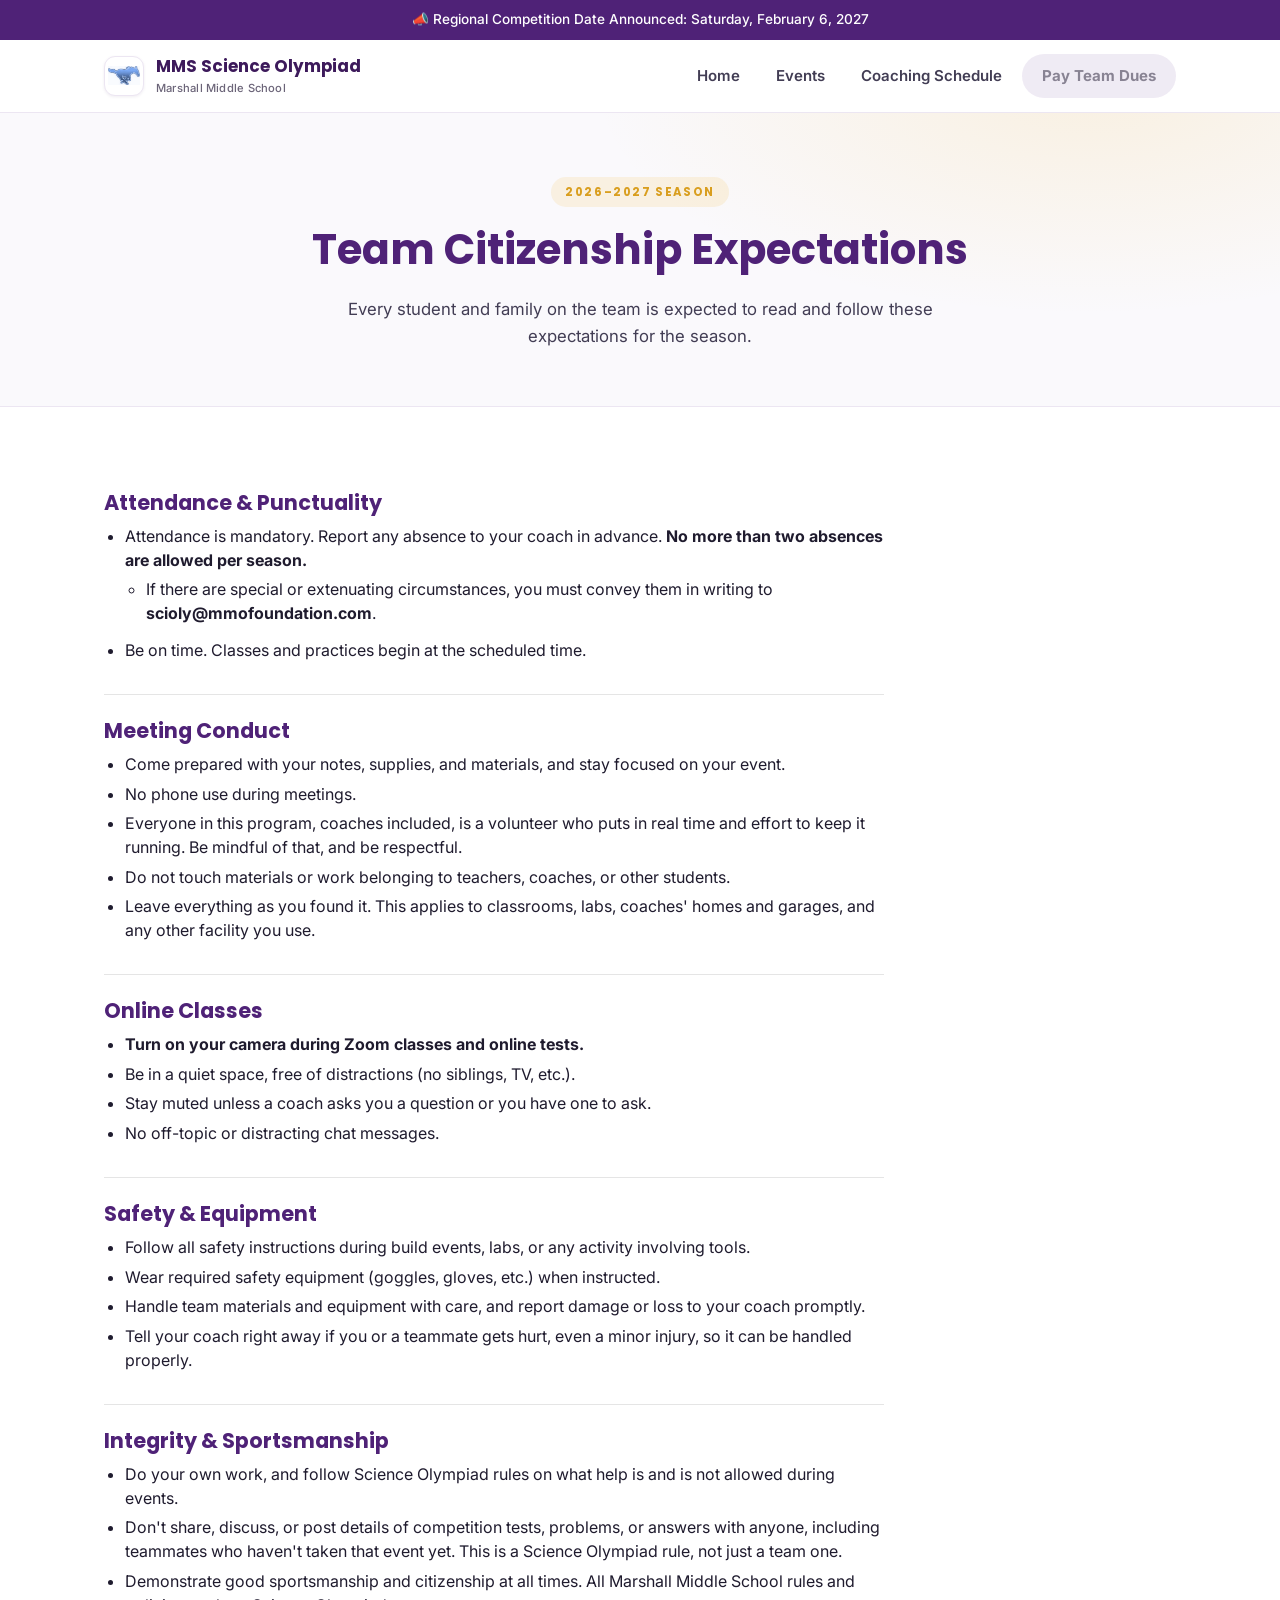
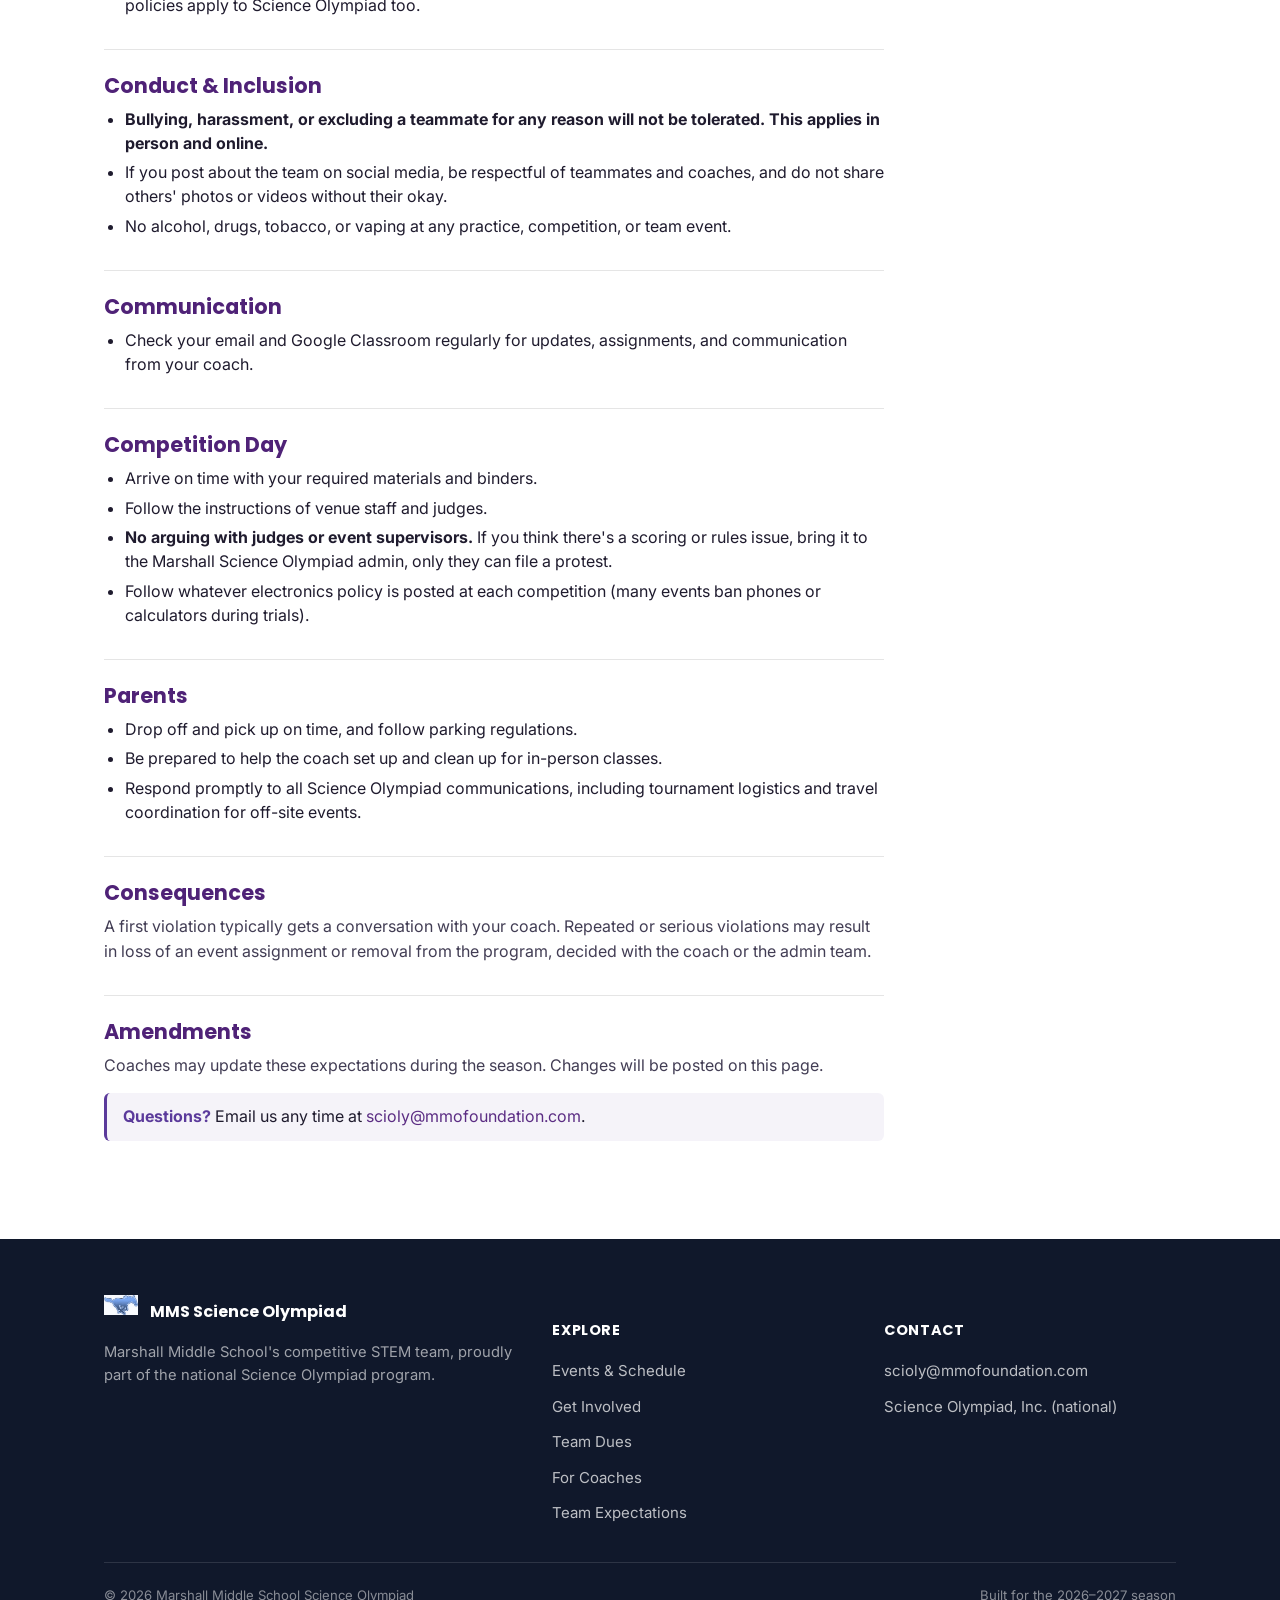
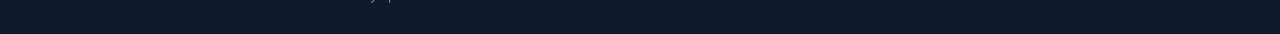
==== commit 71312f96: "Announcement update" ====
--- a/citizenship.html
+++ b/citizenship.html
@@ -28,7 +28,7 @@
 
 <div class="topbar">
 <div class="container">
-<span>📣 Classes begin Tuesday, September 8.</span>
+<span>📣 Regional Competition Date Announced: Saturday, February 6, 2027</span>
 </div>
 </div>
 
